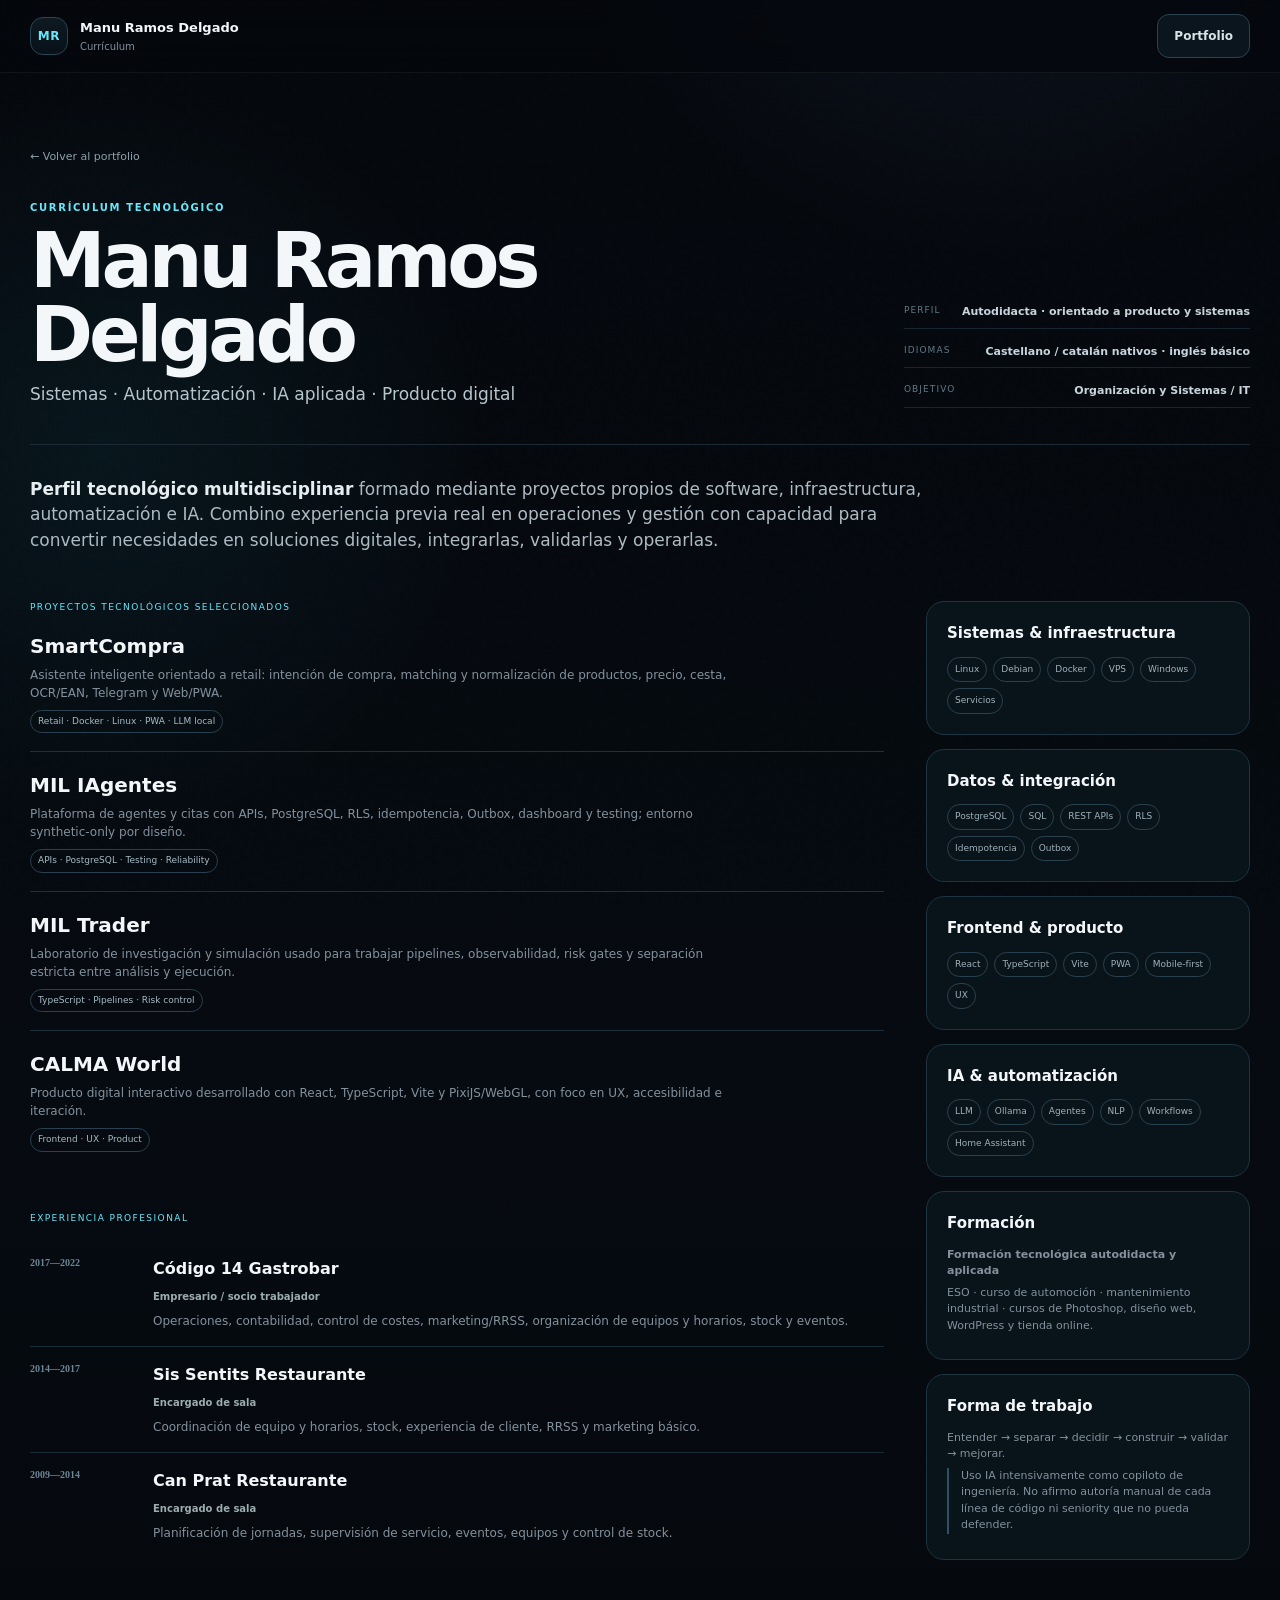
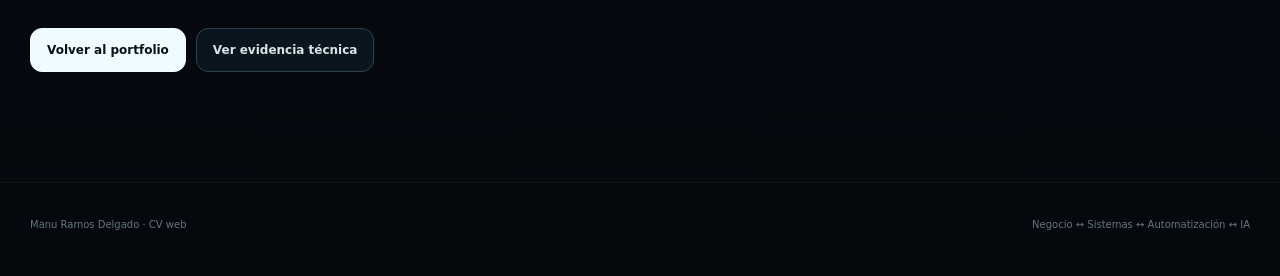
==== cv.html @ 84ef9393 "Align CV web with portfolio V2" ====
<!doctype html>
<html lang="es">
<head>
<meta charset="utf-8">
<meta name="viewport" content="width=device-width,initial-scale=1">
<meta name="description" content="Currículum de Manu Ramos Delgado - Sistemas, automatización e IA aplicada.">
<title>CV · Manu Ramos Delgado</title>
<link rel="stylesheet" href="styles-v2.css">
<style>
.cv-page{padding:70px 0 110px}.cv-back{display:inline-flex;gap:8px;align-items:center;color:#8ea0ab;text-decoration:none;font-size:11px;margin-bottom:34px}.cv-back:hover{color:#fff}
.cv-hero{display:grid;grid-template-columns:1fr .42fr;gap:50px;align-items:end;border-bottom:1px solid var(--line);padding-bottom:36px}.cv-hero h1{font-size:clamp(46px,6vw,76px);line-height:.98;letter-spacing:-.055em;margin:9px 0 10px}.cv-role{font-size:17px;color:#b7c5cc}.cv-meta{display:grid;gap:8px}.cv-meta div{display:flex;justify-content:space-between;gap:16px;border-bottom:1px solid #172530;padding:7px 0}.cv-meta span{font-size:9px;text-transform:uppercase;letter-spacing:.12em;color:#627985}.cv-meta b{font-size:11px;font-weight:700;color:#c9d5dc;text-align:right}
.cv-summary{max-width:900px;font-size:17px;color:#aebbc3;margin:32px 0 48px}.cv-summary strong{color:#e6eef2}
.cv-layout{display:grid;grid-template-columns:1.45fr .55fr;gap:42px}.cv-section{margin-bottom:42px}.cv-section-title{font-size:9px;letter-spacing:.16em;color:var(--cyan);text-transform:uppercase;margin-bottom:16px}
.cv-project{border-top:1px solid #1d303c;padding:18px 0}.cv-project:first-of-type{border-top:0;padding-top:0}.cv-project h3{font-size:20px;margin:0 0 5px}.cv-project p{font-size:12px;color:var(--muted);margin:0;max-width:720px}.cv-project .proof{display:inline-block;margin-top:8px;font-size:9px;color:#a7bbc5;border:1px solid #29414e;border-radius:999px;padding:4px 7px}
.cv-job{display:grid;grid-template-columns:105px 1fr;gap:18px;padding:16px 0;border-top:1px solid #1b2b36}.cv-job:first-of-type{border-top:0}.cv-job time{font:700 10px ui-monospace,Consolas;color:#6c8795}.cv-job h3{font-size:16px;margin:0 0 2px}.cv-job b{font-size:10px;color:#9cadaf}.cv-job p{font-size:12px;color:var(--muted);margin:5px 0 0}
.cv-side-card{border:1px solid #1f3441;background:#09131a;border-radius:18px;padding:20px;margin-bottom:14px}.cv-side-card h3{font-size:15px;margin:0 0 12px}.cv-tags{display:flex;flex-wrap:wrap;gap:6px}.cv-tags span{font-size:9px;border:1px solid #29414e;border-radius:999px;padding:5px 7px;color:#9fb1bb}.cv-side-card p{font-size:11px;color:var(--muted);margin:5px 0}.cv-note{font-size:10px;color:#70828d;border-left:2px solid #315162;padding-left:12px;margin-top:18px}
.cv-actions{display:flex;gap:10px;margin-top:28px}
@media(max-width:820px){.cv-hero,.cv-layout{grid-template-columns:1fr}.cv-meta{max-width:480px}.cv-layout{gap:10px}.cv-side{display:grid;grid-template-columns:repeat(2,1fr);gap:12px}.cv-side-card{margin:0}}
@media(max-width:560px){.cv-page{padding-top:42px}.cv-side{grid-template-columns:1fr}.cv-job{grid-template-columns:1fr;gap:5px}.cv-hero h1{font-size:45px}.cv-actions{display:grid}.cv-actions a{width:100%}}
@media print{body{background:#fff;color:#101820}.noise,.topbar,.cv-back,.cv-actions,.footer-v2{display:none!important}.cv-page{padding:0}.wrap{width:100%;max-width:none}.cv-hero{border-color:#ccd6dc}.cv-role,.cv-summary,.cv-project p,.cv-job p,.cv-side-card p,.cv-note{color:#42515a}.cv-meta div,.cv-project,.cv-job{border-color:#dbe3e7}.cv-meta span,.cv-job time,.cv-section-title{color:#3a6876}.cv-meta b,.cv-side-card h3,.cv-project h3,.cv-job h3{color:#111}.cv-side-card{background:#fff;border-color:#d6e0e5}.cv-tags span,.cv-project .proof{border-color:#ccd8de;color:#344850}@page{size:A4;margin:12mm}}
</style>
</head>
<body>
<div class="noise" aria-hidden="true"></div>
<header class="topbar">
  <div class="wrap topbar-inner">
    <a href="index.html" class="identity"><span class="monogram">MR</span><span><b>Manu Ramos Delgado</b><small>Currículum</small></span></a>
    <a class="button-quiet" href="index.html">Portfolio</a>
  </div>
</header>

<main class="cv-page">
<div class="wrap">
<a class="cv-back" href="index.html">← Volver al portfolio</a>

<section class="cv-hero">
  <div>
    <div class="overline">CURRÍCULUM TECNOLÓGICO</div>
    <h1>Manu Ramos Delgado</h1>
    <div class="cv-role">Sistemas · Automatización · IA aplicada · Producto digital</div>
  </div>
  <div class="cv-meta">
    <div><span>Perfil</span><b>Autodidacta · orientado a producto y sistemas</b></div>
    <div><span>Idiomas</span><b>Castellano / catalán nativos · inglés básico</b></div>
    <div><span>Objetivo</span><b>Organización y Sistemas / IT</b></div>
  </div>
</section>

<p class="cv-summary"><strong>Perfil tecnológico multidisciplinar</strong> formado mediante proyectos propios de software, infraestructura, automatización e IA. Combino experiencia previa real en operaciones y gestión con capacidad para convertir necesidades en soluciones digitales, integrarlas, validarlas y operarlas.</p>

<div class="cv-layout">
  <div>
    <section class="cv-section">
      <div class="cv-section-title">Proyectos tecnológicos seleccionados</div>

      <article class="cv-project">
        <h3>SmartCompra</h3>
        <p>Asistente inteligente orientado a retail: intención de compra, matching y normalización de productos, precio, cesta, OCR/EAN, Telegram y Web/PWA.</p>
        <span class="proof">Retail · Docker · Linux · PWA · LLM local</span>
      </article>

      <article class="cv-project">
        <h3>MIL IAgentes</h3>
        <p>Plataforma de agentes y citas con APIs, PostgreSQL, RLS, idempotencia, Outbox, dashboard y testing; entorno synthetic-only por diseño.</p>
        <span class="proof">APIs · PostgreSQL · Testing · Reliability</span>
      </article>

      <article class="cv-project">
        <h3>MIL Trader</h3>
        <p>Laboratorio de investigación y simulación usado para trabajar pipelines, observabilidad, risk gates y separación estricta entre análisis y ejecución.</p>
        <span class="proof">TypeScript · Pipelines · Risk control</span>
      </article>

      <article class="cv-project">
        <h3>CALMA World</h3>
        <p>Producto digital interactivo desarrollado con React, TypeScript, Vite y PixiJS/WebGL, con foco en UX, accesibilidad e iteración.</p>
        <span class="proof">Frontend · UX · Product</span>
      </article>
    </section>

    <section class="cv-section">
      <div class="cv-section-title">Experiencia profesional</div>
      <article class="cv-job"><time>2017—2022</time><div><h3>Código 14 Gastrobar</h3><b>Empresario / socio trabajador</b><p>Operaciones, contabilidad, control de costes, marketing/RRSS, organización de equipos y horarios, stock y eventos.</p></div></article>
      <article class="cv-job"><time>2014—2017</time><div><h3>Sis Sentits Restaurante</h3><b>Encargado de sala</b><p>Coordinación de equipo y horarios, stock, experiencia de cliente, RRSS y marketing básico.</p></div></article>
      <article class="cv-job"><time>2009—2014</time><div><h3>Can Prat Restaurante</h3><b>Encargado de sala</b><p>Planificación de jornadas, supervisión de servicio, eventos, equipos y control de stock.</p></div></article>
    </section>
  </div>

  <aside class="cv-side">
    <section class="cv-side-card">
      <h3>Sistemas & infraestructura</h3>
      <div class="cv-tags"><span>Linux</span><span>Debian</span><span>Docker</span><span>VPS</span><span>Windows</span><span>Servicios</span></div>
    </section>
    <section class="cv-side-card">
      <h3>Datos & integración</h3>
      <div class="cv-tags"><span>PostgreSQL</span><span>SQL</span><span>REST APIs</span><span>RLS</span><span>Idempotencia</span><span>Outbox</span></div>
    </section>
    <section class="cv-side-card">
      <h3>Frontend & producto</h3>
      <div class="cv-tags"><span>React</span><span>TypeScript</span><span>Vite</span><span>PWA</span><span>Mobile-first</span><span>UX</span></div>
    </section>
    <section class="cv-side-card">
      <h3>IA & automatización</h3>
      <div class="cv-tags"><span>LLM</span><span>Ollama</span><span>Agentes</span><span>NLP</span><span>Workflows</span><span>Home Assistant</span></div>
    </section>
    <section class="cv-side-card">
      <h3>Formación</h3>
      <p><b>Formación tecnológica autodidacta y aplicada</b></p>
      <p>ESO · curso de automoción · mantenimiento industrial · cursos de Photoshop, diseño web, WordPress y tienda online.</p>
    </section>
    <section class="cv-side-card">
      <h3>Forma de trabajo</h3>
      <p>Entender → separar → decidir → construir → validar → mejorar.</p>
      <p class="cv-note">Uso IA intensivamente como copiloto de ingeniería. No afirmo autoría manual de cada línea de código ni seniority que no pueda defender.</p>
    </section>
  </aside>
</div>

<div class="cv-actions">
  <a class="button-main" href="index.html">Volver al portfolio</a>
  <a class="button-quiet" href="dashboard.html">Ver evidencia técnica</a>
</div>
</div>
</main>

<footer class="footer-v2"><div class="wrap"><span>Manu Ramos Delgado · CV web</span><span>Negocio ↔ Sistemas ↔ Automatización ↔ IA</span></div></footer>
</body>
</html>
---- styles-v2.css ----
:root{
  --bg:#05080d;--bg2:#080d14;--panel:#0b121b;--panel2:#0f1822;--line:#1d2a36;
  --text:#f4f7f9;--soft:#c7d0d7;--muted:#83919d;--cyan:#67e8f9;--blue:#8fa7ff;
  --lime:#b7ff8a;--amber:#ffd27b;--red:#ff9aa8;--max:1220px;--shadow:0 28px 90px rgba(0,0,0,.36)
}
*{box-sizing:border-box}html{scroll-behavior:smooth;color-scheme:dark}body{margin:0;background:
radial-gradient(circle at 78% -10%,rgba(81,105,170,.14),transparent 28rem),
radial-gradient(circle at 8% 24%,rgba(43,195,219,.07),transparent 24rem),
linear-gradient(180deg,var(--bg),#060b11 58%,var(--bg));color:var(--text);
font-family:Inter,ui-sans-serif,system-ui,-apple-system,BlinkMacSystemFont,"Segoe UI",sans-serif;line-height:1.5;overflow-x:hidden}
body.modal-open{overflow:hidden}
a{color:inherit}button{font:inherit;color:inherit}.wrap{width:min(var(--max),calc(100% - 38px));margin:auto}.noise{position:fixed;inset:0;z-index:-1;opacity:.035;pointer-events:none;background-image:url("data:image/svg+xml,%3Csvg viewBox='0 0 180 180' xmlns='http://www.w3.org/2000/svg'%3E%3Cfilter id='n'%3E%3CfeTurbulence type='fractalNoise' baseFrequency='.9' numOctaves='2' stitchTiles='stitch'/%3E%3C/filter%3E%3Crect width='100%25' height='100%25' filter='url(%23n)' opacity='.35'/%3E%3C/svg%3E")}

.topbar{position:sticky;top:0;z-index:40;background:rgba(5,8,13,.74);backdrop-filter:blur(18px);border-bottom:1px solid rgba(255,255,255,.055)}
.topbar-inner{min-height:72px;display:flex;align-items:center;justify-content:space-between;gap:20px}.identity{display:flex;align-items:center;gap:12px;text-decoration:none}
.monogram{width:38px;height:38px;border-radius:13px;border:1px solid #294555;background:linear-gradient(180deg,#0e1921,#081118);display:grid;place-items:center;color:var(--cyan);font-weight:900;font-size:12px;letter-spacing:.05em}
.identity b{display:block;font-size:13px}.identity small{display:block;font-size:10px;color:var(--muted);margin-top:2px}.desktop-nav{display:flex;gap:22px}.desktop-nav a{text-decoration:none;color:#96a4af;font-size:12px}.desktop-nav a:hover{color:var(--text)}
.recruiter-btn{border:1px solid #2e4d5d;background:#0c161f;border-radius:12px;padding:10px 13px;font-size:11px;font-weight:800;cursor:pointer;display:flex;gap:8px;align-items:center}.recruiter-btn span{width:7px;height:7px;border-radius:50%;background:var(--lime);box-shadow:0 0 14px rgba(183,255,138,.7)}

.hero-v2{padding:84px 0 74px;min-height:calc(100vh - 72px);display:flex;align-items:center}.hero-v2-grid{display:grid;grid-template-columns:1.04fr .96fr;gap:58px;align-items:center}.overline,.section-title-v2>span,.thinking-copy>span,.career-intro>span,.final-overline{font-size:10px;letter-spacing:.17em;text-transform:uppercase;color:var(--cyan);font-weight:800}
.hero-copy-v2 h1{font-size:clamp(52px,6.4vw,86px);line-height:.97;letter-spacing:-.058em;margin:14px 0 24px;max-width:850px}.hero-copy-v2 h1 em{font-style:normal;background:linear-gradient(90deg,#fff 0%,#b8e7ed 40%,#9db5ff 78%);-webkit-background-clip:text;color:transparent}
.hero-intro{max-width:720px;color:#b7c1c8;font-size:18px}.hero-intro strong{color:#e7edf1;font-weight:700}.hero-actions-v2,.final-actions{display:flex;gap:10px;flex-wrap:wrap;margin-top:28px}
.button-main,.button-quiet{display:inline-flex;align-items:center;justify-content:center;text-decoration:none;border-radius:12px;padding:12px 16px;font-size:12px;font-weight:800;border:1px solid #2b4351;cursor:pointer}.button-main{background:#eefcff;color:#081017;border-color:#eefcff}.button-main:hover{box-shadow:0 14px 35px rgba(103,232,249,.12);transform:translateY(-1px)}.button-quiet{background:#0b151d;color:#d9e4e9}.button-quiet:hover{border-color:#486779}
.signature{margin-top:48px;padding-left:14px;border-left:2px solid #2a4857}.signature span{display:block;color:#748793;font-size:9px;letter-spacing:.11em}.signature strong{display:block;font-size:15px;margin-top:4px}

.constellation{position:relative;aspect-ratio:1/1;max-width:600px;margin:auto}.constellation-lines{position:absolute;inset:0;width:100%;height:100%}.constellation-lines line,.constellation-lines circle{stroke:#243847;stroke-width:1;fill:none;stroke-dasharray:5 8}.core-node,.orbit-node{position:absolute;border:1px solid #2b4351;background:rgba(10,18,26,.9);box-shadow:var(--shadow);cursor:pointer;transition:.25s transform,.25s border-color,.25s background}.core-node{left:50%;top:50%;width:160px;height:160px;border-radius:50%;transform:translate(-50%,-50%);display:flex;flex-direction:column;align-items:center;justify-content:center;z-index:4;background:radial-gradient(circle at 40% 30%,rgba(103,232,249,.13),transparent 60%),#0a141c;border-color:#3d6274}.core-node:hover{transform:translate(-50%,-50%) scale(1.035)}.core-node small{font-size:9px;letter-spacing:.18em;color:#6c8e9e}.core-node b{font-size:32px;letter-spacing:-.03em}.core-node em{font-style:normal;font-size:10px;color:#8294a0}.core-ring{position:absolute;inset:-12px;border:1px solid rgba(103,232,249,.15);border-radius:50%;animation:pulseRing 3.8s ease-in-out infinite}
.orbit-node{width:122px;height:58px;border-radius:15px;display:flex;align-items:center;gap:8px;justify-content:center}.orbit-node small{font-size:9px;color:#5f7683}.orbit-node b{font-size:10px;letter-spacing:.08em}.orbit-node:hover,.orbit-node.active{border-color:#5c8ba1;background:#0e1a23;transform:translateY(-2px)}.node-business{top:4%;left:50%;transform:translateX(-50%)}.node-business:hover,.node-business.active{transform:translateX(-50%) translateY(-2px)}.node-systems{top:31%;right:1%}.node-ai{right:9%;bottom:10%}.node-product{left:9%;bottom:10%}.node-auto{top:31%;left:1%}
.focus-card{position:absolute;left:50%;bottom:-18px;transform:translateX(-50%);width:min(360px,72%);padding:16px 18px;border:1px solid #223847;border-radius:15px;background:rgba(8,15,22,.95);box-shadow:0 18px 60px rgba(0,0,0,.34);z-index:5}.focus-kicker{font-size:9px;text-transform:uppercase;letter-spacing:.14em;color:var(--cyan)}.focus-card h2{font-size:14px;line-height:1.25;margin:5px 0 5px}.focus-card p{font-size:10px;line-height:1.45;color:var(--muted);margin:0}
@keyframes pulseRing{0%,100%{transform:scale(.98);opacity:.55}50%{transform:scale(1.05);opacity:1}}

.signal-strip{border-top:1px solid rgba(255,255,255,.05);border-bottom:1px solid rgba(255,255,255,.05);background:rgba(9,14,20,.72)}.signal-grid{display:grid;grid-template-columns:repeat(4,1fr)}.signal-grid>div{padding:20px 22px;border-right:1px solid rgba(255,255,255,.05)}.signal-grid>div:last-child{border-right:0}.signal-grid b{display:block;font-size:10px;letter-spacing:.12em;color:#d7e0e5}.signal-grid span{display:block;font-size:10px;color:#758692;margin-top:4px}

.section-v2{padding:110px 0}.darker{background:linear-gradient(180deg,#070b10,#05090e);border-top:1px solid rgba(255,255,255,.04);border-bottom:1px solid rgba(255,255,255,.04)}
.section-title-v2{margin-bottom:40px}.section-title-v2 h2{font-size:clamp(38px,4.6vw,58px);line-height:1.04;letter-spacing:-.045em;margin:8px 0 0;max-width:950px}.section-title-v2 h2 em{font-style:normal;color:#9bb0bd}.split-title{display:flex;justify-content:space-between;gap:40px;align-items:end}.split-title p{max-width:470px;color:var(--muted);margin:0 0 6px}

.impact-grid{display:grid;grid-template-columns:repeat(12,1fr);gap:14px}.impact-card{grid-column:span 4;min-height:250px;border:1px solid #1e303d;border-radius:22px;padding:24px;background:linear-gradient(180deg,#0b141d,#081018);display:flex;flex-direction:column;justify-content:space-between;overflow:hidden;position:relative}.impact-card.big-card{grid-column:span 6}.impact-card:after{content:"";position:absolute;width:150px;height:150px;border:1px solid rgba(103,232,249,.06);border-radius:50%;right:-68px;bottom:-68px}.impact-icon{font:800 22px ui-monospace,Consolas;color:var(--cyan)}.card-index{font-size:9px;letter-spacing:.13em;color:#5e7481}.impact-card h3{font-size:23px;line-height:1.12;letter-spacing:-.025em;margin:7px 0 8px}.impact-card p{font-size:13px;color:var(--muted);margin:0}

.cap-map{display:grid;grid-template-columns:repeat(3,1fr);gap:14px}.cap-map article{padding:24px;border:1px solid #20323f;border-radius:20px;background:#09121a;min-height:240px;display:flex;flex-direction:column}.cap-code{font:800 10px ui-monospace,Consolas;color:var(--cyan);letter-spacing:.14em}.cap-map h3{font-size:22px;margin:22px 0 8px}.cap-map p{font-size:13px;color:var(--muted);margin:0 0 20px}.cap-map article>div:last-child{display:flex;flex-wrap:wrap;gap:6px;margin-top:auto}.cap-map article>div:last-child span{font-size:9px;color:#94a6b1;border:1px solid #253b48;border-radius:999px;padding:5px 7px}

.thinking-section{background:radial-gradient(circle at 30% 30%,rgba(103,232,249,.05),transparent 28rem)}.thinking-layout{display:grid;grid-template-columns:.85fr 1.15fr;gap:70px;align-items:start}.thinking-copy{position:sticky;top:118px}.thinking-copy h2{font-size:clamp(36px,4.5vw,58px);line-height:1.04;letter-spacing:-.047em;margin:8px 0 14px}.thinking-copy h2 em{font-style:normal;color:#9bb5c0}.thinking-copy p{font-size:15px;color:var(--muted);max-width:520px}
.thinking-rail{position:relative}.thinking-rail:before{content:"";position:absolute;left:22px;top:26px;bottom:26px;width:1px;background:#213642}.rail-step{display:grid;grid-template-columns:46px 145px 1fr;gap:10px;align-items:center;padding:20px 0;position:relative}.rail-step span{z-index:1;width:44px;height:44px;border:1px solid #2a4352;border-radius:50%;display:grid;place-items:center;background:#071018;font:700 10px ui-monospace,Consolas;color:#7290a0}.rail-step.active span{border-color:#67e8f9;color:#d9fbff;box-shadow:0 0 24px rgba(103,232,249,.12)}.rail-step b{font-size:12px;letter-spacing:.1em}.rail-step p{font-size:12px;color:var(--muted);margin:0}

.evidence-grid{display:grid;grid-template-columns:repeat(2,1fr);gap:14px}.evidence-card{min-height:230px;border:1px solid #213542;border-radius:22px;padding:25px;background:#0a131b;text-decoration:none;display:flex;flex-direction:column;transition:.2s transform,.2s border-color}.evidence-card:hover{transform:translateY(-3px);border-color:#3b6072}.featured-evidence{background:radial-gradient(circle at 100% 0,rgba(183,255,138,.08),transparent 19rem),#0a141b;border-color:#2a463c}.evidence-label{font-size:9px;letter-spacing:.14em;color:#698492}.evidence-card h3{font-size:27px;letter-spacing:-.03em;margin:10px 0 8px}.evidence-card p{font-size:13px;color:var(--muted);max-width:560px}.evidence-card p strong{color:#dfe8ed}.evidence-card>span{font-size:11px;color:var(--cyan);font-weight:800;margin-top:auto}

.career-layout{display:grid;grid-template-columns:.8fr 1.2fr;gap:70px}.career-intro{position:sticky;top:118px}.career-intro h2{font-size:clamp(36px,4.5vw,58px);line-height:1.03;letter-spacing:-.045em;margin:8px 0 14px}.career-intro p{color:var(--muted);font-size:15px}.career-flow{display:grid;gap:10px}.career-flow article{display:grid;grid-template-columns:120px 1fr;gap:18px;padding:20px;border-left:2px solid #264351;background:#0a131a;border-radius:0 16px 16px 0}.career-flow time{font:800 10px ui-monospace,Consolas;color:#6e8b99}.career-flow h3{margin:0;font-size:17px}.career-flow b{display:block;font-size:11px;color:#9db0ba;margin:3px 0 5px}.career-flow p{font-size:12px;color:var(--muted);margin:0}.career-now{border-left-color:var(--lime)!important;background:radial-gradient(circle at 100% 0,rgba(183,255,138,.05),transparent 15rem),#0a141a!important}.career-now time{color:var(--lime)!important}

.final-statement{padding:135px 0}.final-inner{display:grid;grid-template-columns:120px 1fr;gap:32px}.final-number{font:700 74px ui-monospace,Consolas;color:#172734;line-height:1}.final-inner h2{font-size:clamp(44px,5.6vw,76px);line-height:.98;letter-spacing:-.055em;margin:10px 0 8px}.final-inner h3{font-size:clamp(24px,3vw,38px);font-weight:500;color:#9eb1bc;line-height:1.14;letter-spacing:-.035em;margin:0;max-width:920px}.final-inner p{color:var(--muted);font-size:14px;max-width:780px;margin-top:18px}
.footer-v2{border-top:1px solid rgba(255,255,255,.05);padding:34px 0 44px;color:#657681;font-size:10px}.footer-v2 .wrap{display:flex;justify-content:space-between;gap:20px}

.recruiter-overlay{position:fixed;inset:0;background:rgba(2,5,8,.78);backdrop-filter:blur(12px);z-index:90;display:grid;place-items:center;padding:20px;opacity:0;pointer-events:none;transition:.2s opacity}.recruiter-overlay.open{opacity:1;pointer-events:auto}.recruiter-panel{width:min(860px,100%);max-height:min(88vh,860px);overflow:auto;background:#09121a;border:1px solid #294656;border-radius:26px;box-shadow:0 40px 120px rgba(0,0,0,.55);padding:34px;position:relative;transform:translateY(12px) scale(.985);transition:.22s transform}.recruiter-overlay.open .recruiter-panel{transform:none}.recruiter-close{position:absolute;right:18px;top:16px;border:0;background:transparent;font-size:28px;color:#79909e;cursor:pointer}.recruiter-header{padding-right:40px}.recruiter-header>span,.recruiter-content section>span{font-size:9px;letter-spacing:.14em;color:var(--cyan)}.recruiter-header h2{font-size:40px;letter-spacing:-.04em;margin:6px 0 3px}.recruiter-header p{color:#98aab5;margin:0}.recruiter-content{display:grid;grid-template-columns:repeat(2,1fr);gap:12px;margin-top:26px}.recruiter-content section{border:1px solid #203541;border-radius:16px;padding:18px;background:#0b151d}.recruiter-content h3{font-size:18px;margin:7px 0}.recruiter-content p{font-size:12px;color:var(--muted);margin:7px 0 0}.quick-tags{display:flex;flex-wrap:wrap;gap:6px;margin-top:10px}.quick-tags b{font-size:9px;border:1px solid #2a4351;border-radius:999px;padding:6px 8px;color:#a8bac4}.recruiter-actions{display:flex;gap:10px;margin-top:24px}

.reveal{opacity:0;transform:translateY(18px);transition:opacity .6s ease,transform .6s ease}.reveal.visible{opacity:1;transform:none}

@media(max-width:1020px){
  .desktop-nav{display:none}.hero-v2-grid{grid-template-columns:1fr}.constellation{width:min(600px,100%);margin-top:30px}.signal-grid{grid-template-columns:repeat(2,1fr)}.signal-grid>div:nth-child(2){border-right:0}.signal-grid>div:nth-child(-n+2){border-bottom:1px solid rgba(255,255,255,.05)}
  .impact-card,.impact-card.big-card{grid-column:span 6}.cap-map{grid-template-columns:repeat(2,1fr)}.thinking-layout,.career-layout{grid-template-columns:1fr;gap:32px}.thinking-copy,.career-intro{position:static}.split-title{display:block}.split-title p{margin-top:12px}.final-inner{grid-template-columns:80px 1fr}
}
@media(max-width:720px){
  .wrap{width:min(var(--max),calc(100% - 26px))}.topbar-inner{min-height:64px}.identity small{display:none}.recruiter-btn{padding:9px 10px;font-size:10px}.hero-v2{padding:56px 0 44px}.hero-copy-v2 h1{font-size:46px}.hero-intro{font-size:16px}.signature{margin-top:35px}
  .constellation{aspect-ratio:1/1.08}.core-node{width:130px;height:130px}.core-node b{font-size:26px}.orbit-node{width:105px;height:52px}.node-systems{right:-2%}.node-auto{left:-2%}.focus-card{bottom:-30px;width:78%}
  .section-v2{padding:78px 0}.section-title-v2 h2{font-size:38px}.impact-grid{grid-template-columns:1fr}.impact-card,.impact-card.big-card{grid-column:auto;min-height:220px}.cap-map,.evidence-grid{grid-template-columns:1fr}.rail-step{grid-template-columns:46px 1fr}.rail-step p{grid-column:2}.career-flow article{grid-template-columns:1fr;gap:6px}
  .final-inner{grid-template-columns:1fr}.final-number{font-size:46px}.final-inner h2{font-size:46px}.recruiter-content{grid-template-columns:1fr}.recruiter-panel{padding:26px 20px}.recruiter-header h2{font-size:32px}.footer-v2 .wrap{flex-direction:column}
}
@media(max-width:500px){
  .hero-copy-v2 h1{font-size:41px}.button-main,.button-quiet{width:100%}.hero-actions-v2,.final-actions{display:grid}.signal-grid{grid-template-columns:1fr}.signal-grid>div{border-right:0!important;border-bottom:1px solid rgba(255,255,255,.05)}.signal-grid>div:last-child{border-bottom:0}.constellation{margin-top:14px}.orbit-node{width:96px}.orbit-node b{font-size:9px}.focus-card{width:84%}
}
@media(prefers-reduced-motion:reduce){html{scroll-behavior:auto}.core-ring{animation:none}.reveal{opacity:1;transform:none;transition:none}.button-main:hover,.evidence-card:hover{transform:none}}

html,body{max-width:100%;overflow-x:hidden}
.hero-v2-grid>*{min-width:0}.hero-copy-v2{min-width:0}
.hero-copy-v2 h1{overflow-wrap:normal;word-break:normal}
.constellation{width:100%}
.focus-card{width:340px;max-width:72%}
@media(max-width:720px){
  .recruiter-btn{font-size:0;width:42px;height:38px;justify-content:center;padding:0}
  .recruiter-btn:after{content:"60s";font-size:10px;font-weight:900}
  .recruiter-btn span{width:6px;height:6px}
  .hero-copy-v2 h1{font-size:42px;line-height:1.01;letter-spacing:-.052em}
  .hero-v2-grid{width:100%}
  .constellation{width:100%;max-width:500px}
  .focus-card{width:320px;max-width:84%}
}
@media(max-width:420px){
  .hero-copy-v2 h1{font-size:38px;letter-spacing:-.045em}
  .overline{font-size:9px;letter-spacing:.12em}
  .hero-intro{font-size:15px}
  .identity b{font-size:12px}
  .monogram{width:34px;height:34px}
  .orbit-node{width:90px;height:48px}
  .node-systems{right:0}.node-auto{left:0}.node-ai{right:8%}.node-product{left:8%}
  .focus-card{width:300px;max-width:88%;bottom:-34px}
}


@media(max-width:720px){
  .hero-v2-grid{width:min(var(--max),calc(100% - 26px));margin-inline:auto}
  .hero-copy-v2{width:100%}
  .hero-copy-v2 h1,.hero-intro,.overline{max-width:100%}
}


@media(max-width:720px){
  .hero-v2-grid{display:block!important;width:calc(100vw - 26px)!important;max-width:none!important;margin:0 auto!important}
  .hero-copy-v2{display:block!important;width:100%!important;max-width:100%!important;min-width:0!important}
  .hero-copy-v2 h1{display:block;width:100%!important;max-width:100%!important;white-space:normal!important;font-size:38px!important;line-height:1.02!important;letter-spacing:-.04em!important}
  .hero-intro,.overline,.signature{width:100%!important;max-width:100%!important}
  .constellation{display:block;width:100%!important;max-width:100%!important;margin:70px auto 20px!important}
}
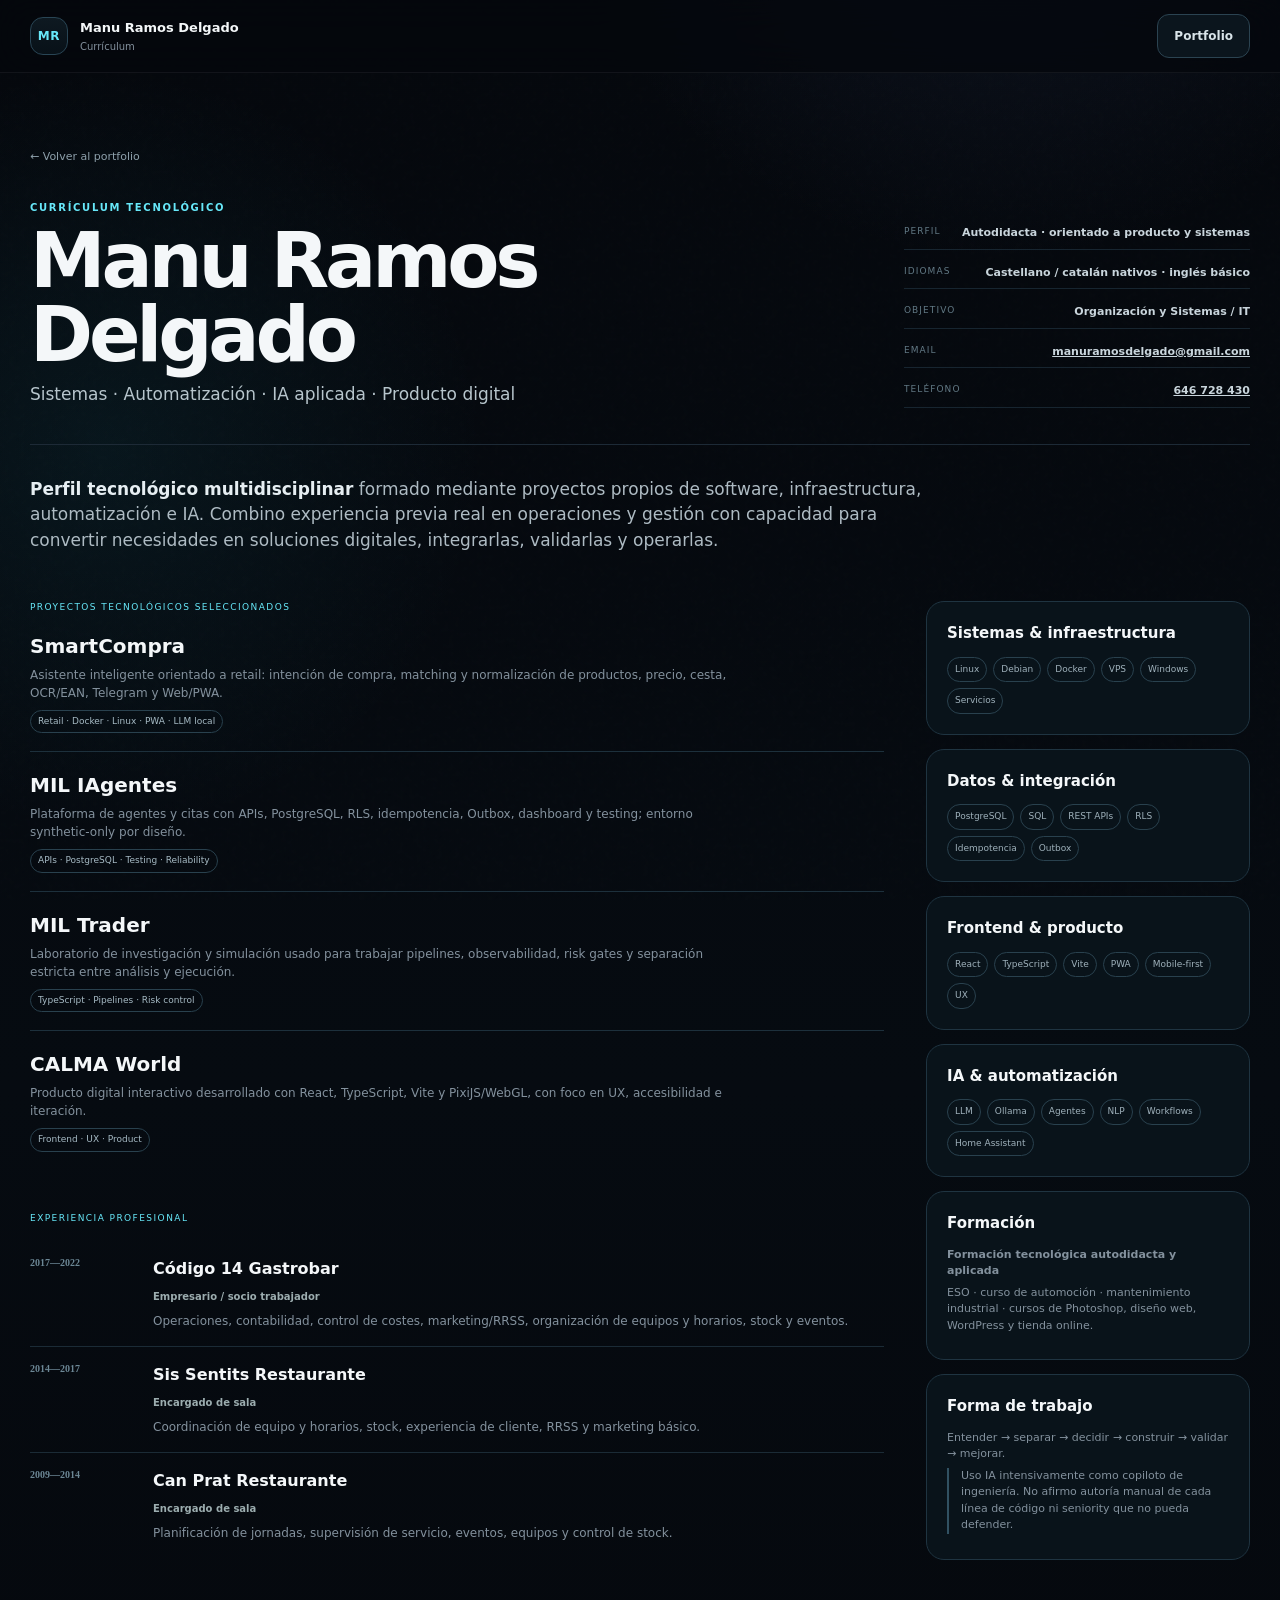
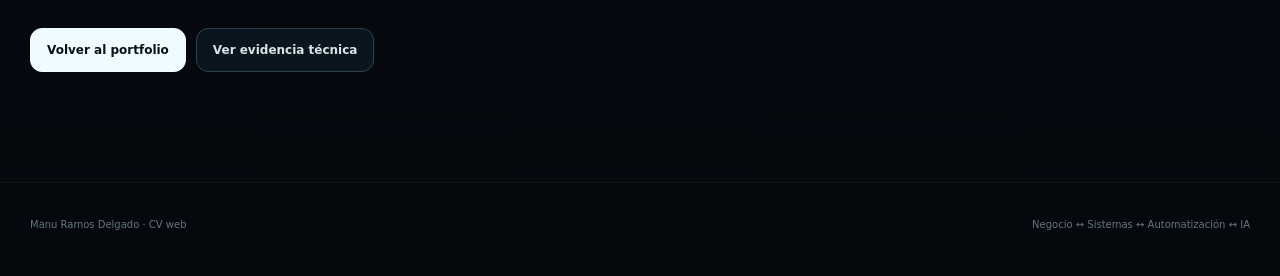
==== commit 5bed2d81: "Add public contact details and stage premium portfolio assistant" ====
--- a/cv.html
+++ b/cv.html
@@ -43,6 +43,8 @@
     <div><span>Perfil</span><b>Autodidacta · orientado a producto y sistemas</b></div>
     <div><span>Idiomas</span><b>Castellano / catalán nativos · inglés básico</b></div>
     <div><span>Objetivo</span><b>Organización y Sistemas / IT</b></div>
+    <div><span>Email</span><b><a href="mailto:manuramosdelgado@gmail.com">manuramosdelgado@gmail.com</a></b></div>
+    <div><span>Teléfono</span><b><a href="tel:646728430">646 728 430</a></b></div>
   </div>
 </section>
 
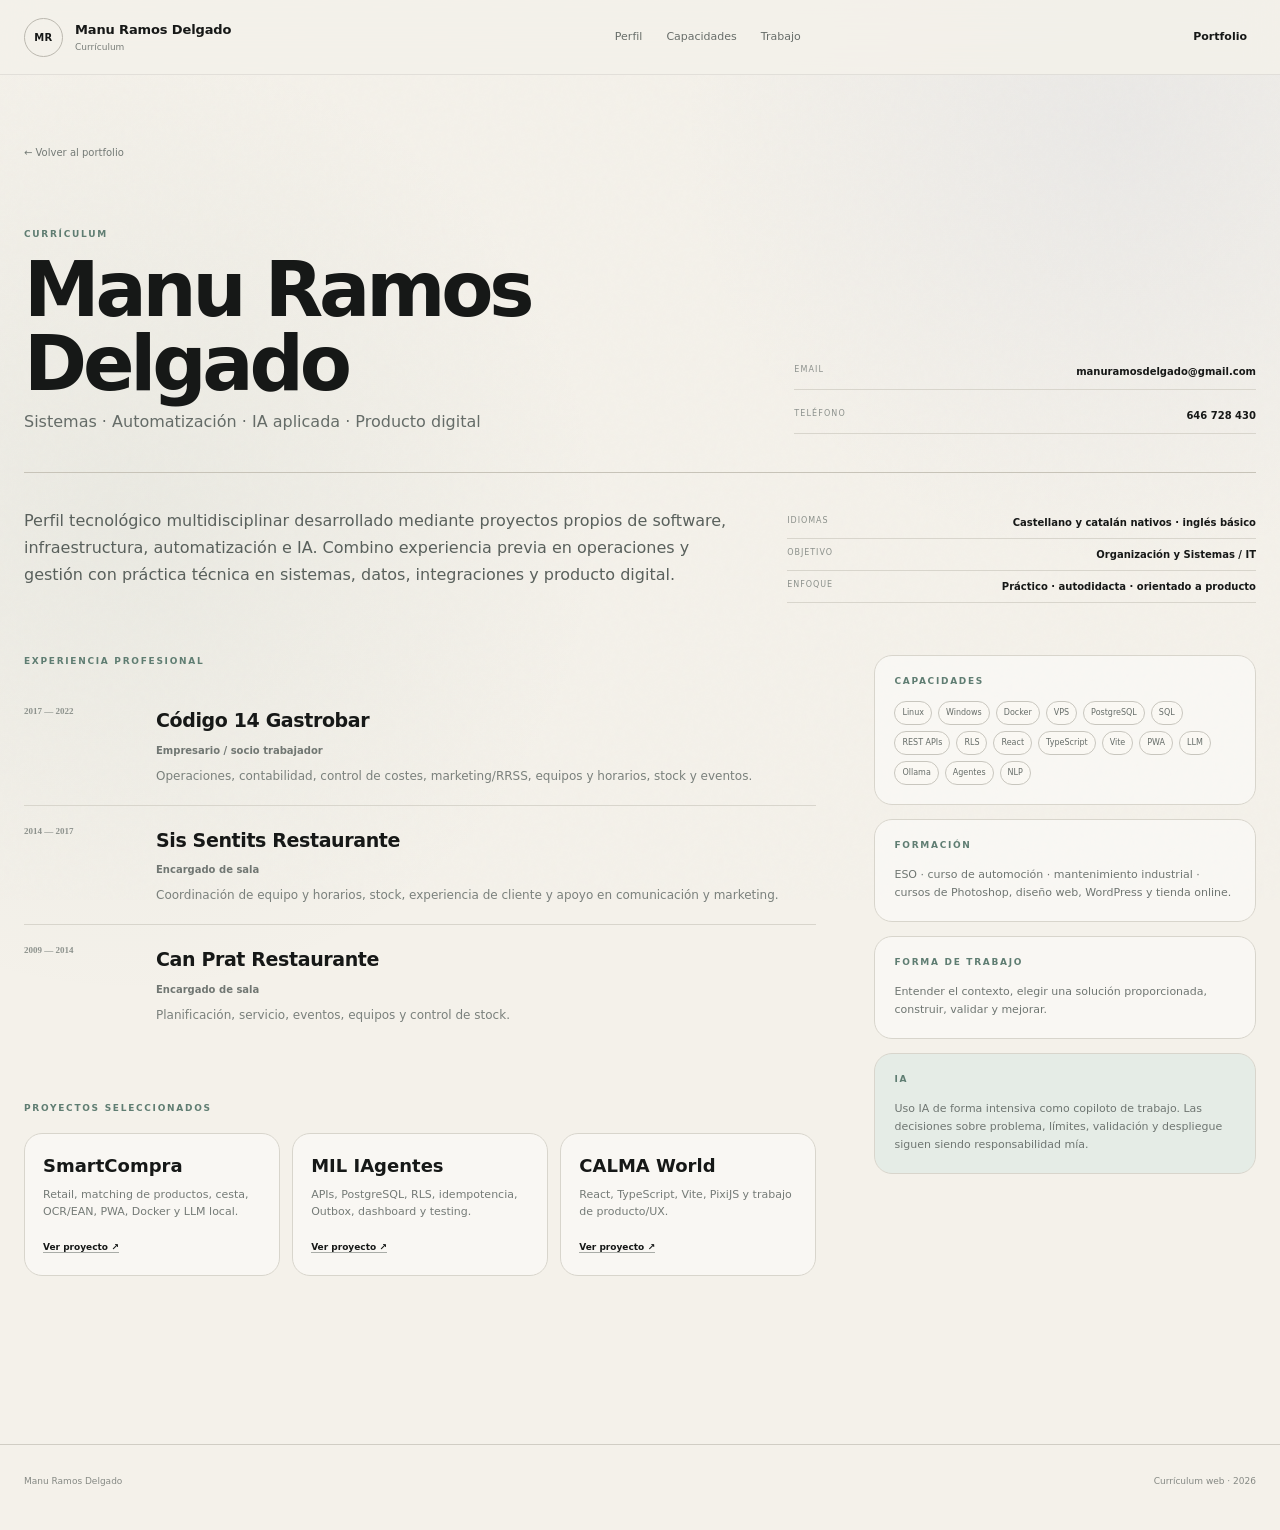
==== commit 7410e8f5: "Refine portfolio tone, unify light UI and restore motion" ====
--- a/cv.html
+++ b/cv.html
@@ -3,128 +3,118 @@
 <head>
 <meta charset="utf-8">
 <meta name="viewport" content="width=device-width,initial-scale=1">
-<meta name="description" content="Currículum de Manu Ramos Delgado - Sistemas, automatización e IA aplicada.">
-<title>CV · Manu Ramos Delgado</title>
-<link rel="stylesheet" href="styles-v2.css">
-<style>
-.cv-page{padding:70px 0 110px}.cv-back{display:inline-flex;gap:8px;align-items:center;color:#8ea0ab;text-decoration:none;font-size:11px;margin-bottom:34px}.cv-back:hover{color:#fff}
-.cv-hero{display:grid;grid-template-columns:1fr .42fr;gap:50px;align-items:end;border-bottom:1px solid var(--line);padding-bottom:36px}.cv-hero h1{font-size:clamp(46px,6vw,76px);line-height:.98;letter-spacing:-.055em;margin:9px 0 10px}.cv-role{font-size:17px;color:#b7c5cc}.cv-meta{display:grid;gap:8px}.cv-meta div{display:flex;justify-content:space-between;gap:16px;border-bottom:1px solid #172530;padding:7px 0}.cv-meta span{font-size:9px;text-transform:uppercase;letter-spacing:.12em;color:#627985}.cv-meta b{font-size:11px;font-weight:700;color:#c9d5dc;text-align:right}
-.cv-summary{max-width:900px;font-size:17px;color:#aebbc3;margin:32px 0 48px}.cv-summary strong{color:#e6eef2}
-.cv-layout{display:grid;grid-template-columns:1.45fr .55fr;gap:42px}.cv-section{margin-bottom:42px}.cv-section-title{font-size:9px;letter-spacing:.16em;color:var(--cyan);text-transform:uppercase;margin-bottom:16px}
-.cv-project{border-top:1px solid #1d303c;padding:18px 0}.cv-project:first-of-type{border-top:0;padding-top:0}.cv-project h3{font-size:20px;margin:0 0 5px}.cv-project p{font-size:12px;color:var(--muted);margin:0;max-width:720px}.cv-project .proof{display:inline-block;margin-top:8px;font-size:9px;color:#a7bbc5;border:1px solid #29414e;border-radius:999px;padding:4px 7px}
-.cv-job{display:grid;grid-template-columns:105px 1fr;gap:18px;padding:16px 0;border-top:1px solid #1b2b36}.cv-job:first-of-type{border-top:0}.cv-job time{font:700 10px ui-monospace,Consolas;color:#6c8795}.cv-job h3{font-size:16px;margin:0 0 2px}.cv-job b{font-size:10px;color:#9cadaf}.cv-job p{font-size:12px;color:var(--muted);margin:5px 0 0}
-.cv-side-card{border:1px solid #1f3441;background:#09131a;border-radius:18px;padding:20px;margin-bottom:14px}.cv-side-card h3{font-size:15px;margin:0 0 12px}.cv-tags{display:flex;flex-wrap:wrap;gap:6px}.cv-tags span{font-size:9px;border:1px solid #29414e;border-radius:999px;padding:5px 7px;color:#9fb1bb}.cv-side-card p{font-size:11px;color:var(--muted);margin:5px 0}.cv-note{font-size:10px;color:#70828d;border-left:2px solid #315162;padding-left:12px;margin-top:18px}
-.cv-actions{display:flex;gap:10px;margin-top:28px}
-@media(max-width:820px){.cv-hero,.cv-layout{grid-template-columns:1fr}.cv-meta{max-width:480px}.cv-layout{gap:10px}.cv-side{display:grid;grid-template-columns:repeat(2,1fr);gap:12px}.cv-side-card{margin:0}}
-@media(max-width:560px){.cv-page{padding-top:42px}.cv-side{grid-template-columns:1fr}.cv-job{grid-template-columns:1fr;gap:5px}.cv-hero h1{font-size:45px}.cv-actions{display:grid}.cv-actions a{width:100%}}
-@media print{body{background:#fff;color:#101820}.noise,.topbar,.cv-back,.cv-actions,.footer-v2{display:none!important}.cv-page{padding:0}.wrap{width:100%;max-width:none}.cv-hero{border-color:#ccd6dc}.cv-role,.cv-summary,.cv-project p,.cv-job p,.cv-side-card p,.cv-note{color:#42515a}.cv-meta div,.cv-project,.cv-job{border-color:#dbe3e7}.cv-meta span,.cv-job time,.cv-section-title{color:#3a6876}.cv-meta b,.cv-side-card h3,.cv-project h3,.cv-job h3{color:#111}.cv-side-card{background:#fff;border-color:#d6e0e5}.cv-tags span,.cv-project .proof{border-color:#ccd8de;color:#344850}@page{size:A4;margin:12mm}}
-</style>
+<meta name="description" content="Currículum de Manu Ramos Delgado — sistemas, automatización e IA aplicada.">
+<title>Currículum · Manu Ramos Delgado</title>
+<link rel="icon" href="favicon.svg" type="image/svg+xml">
+<meta name="theme-color" content="#f4f1ea">
+<link rel="stylesheet" href="styles-v4.css">
+<link rel="stylesheet" href="styles-v4.1.css">
+<link rel="stylesheet" href="cv-v4.css">
 </head>
 <body>
-<div class="noise" aria-hidden="true"></div>
-<header class="topbar">
-  <div class="wrap topbar-inner">
-    <a href="index.html" class="identity"><span class="monogram">MR</span><span><b>Manu Ramos Delgado</b><small>Currículum</small></span></a>
-    <a class="button-quiet" href="index.html">Portfolio</a>
+<div class="paper-grain" aria-hidden="true"></div>
+
+<header class="site-header">
+  <div class="shell header-inner">
+    <a class="identity" href="index.html">
+      <span class="identity-mark">MR</span>
+      <span><b>Manu Ramos Delgado</b><small>Currículum</small></span>
+    </a>
+    <nav class="main-nav" aria-label="Currículum">
+      <a href="index.html#perfil">Perfil</a>
+      <a href="index.html#capacidades">Capacidades</a>
+      <a href="index.html#trabajo">Trabajo</a>
+    </nav>
+    <div class="header-actions"><a href="index.html" class="header-link">Portfolio</a></div>
   </div>
 </header>
 
 <main class="cv-page">
-<div class="wrap">
-<a class="cv-back" href="index.html">← Volver al portfolio</a>
+  <div class="shell">
+    <a class="cv-back" href="index.html">← Volver al portfolio</a>
 
-<section class="cv-hero">
-  <div>
-    <div class="overline">CURRÍCULUM TECNOLÓGICO</div>
-    <h1>Manu Ramos Delgado</h1>
-    <div class="cv-role">Sistemas · Automatización · IA aplicada · Producto digital</div>
-  </div>
-  <div class="cv-meta">
-    <div><span>Perfil</span><b>Autodidacta · orientado a producto y sistemas</b></div>
-    <div><span>Idiomas</span><b>Castellano / catalán nativos · inglés básico</b></div>
-    <div><span>Objetivo</span><b>Organización y Sistemas / IT</b></div>
-    <div><span>Email</span><b><a href="mailto:manuramosdelgado@gmail.com">manuramosdelgado@gmail.com</a></b></div>
-    <div><span>Teléfono</span><b><a href="tel:646728430">646 728 430</a></b></div>
-  </div>
-</section>
-
-<p class="cv-summary"><strong>Perfil tecnológico multidisciplinar</strong> formado mediante proyectos propios de software, infraestructura, automatización e IA. Combino experiencia previa real en operaciones y gestión con capacidad para convertir necesidades en soluciones digitales, integrarlas, validarlas y operarlas.</p>
-
-<div class="cv-layout">
-  <div>
-    <section class="cv-section">
-      <div class="cv-section-title">Proyectos tecnológicos seleccionados</div>
-
-      <article class="cv-project">
-        <h3>SmartCompra</h3>
-        <p>Asistente inteligente orientado a retail: intención de compra, matching y normalización de productos, precio, cesta, OCR/EAN, Telegram y Web/PWA.</p>
-        <span class="proof">Retail · Docker · Linux · PWA · LLM local</span>
-      </article>
-
-      <article class="cv-project">
-        <h3>MIL IAgentes</h3>
-        <p>Plataforma de agentes y citas con APIs, PostgreSQL, RLS, idempotencia, Outbox, dashboard y testing; entorno synthetic-only por diseño.</p>
-        <span class="proof">APIs · PostgreSQL · Testing · Reliability</span>
-      </article>
-
-      <article class="cv-project">
-        <h3>MIL Trader</h3>
-        <p>Laboratorio de investigación y simulación usado para trabajar pipelines, observabilidad, risk gates y separación estricta entre análisis y ejecución.</p>
-        <span class="proof">TypeScript · Pipelines · Risk control</span>
-      </article>
-
-      <article class="cv-project">
-        <h3>CALMA World</h3>
-        <p>Producto digital interactivo desarrollado con React, TypeScript, Vite y PixiJS/WebGL, con foco en UX, accesibilidad e iteración.</p>
-        <span class="proof">Frontend · UX · Product</span>
-      </article>
+    <section class="cv-hero" data-reveal>
+      <div>
+        <span class="section-label">CURRÍCULUM</span>
+        <h1>Manu Ramos Delgado</h1>
+        <p class="cv-role">Sistemas · Automatización · IA aplicada · Producto digital</p>
+      </div>
+      <div class="cv-contact">
+        <a href="mailto:manuramosdelgado@gmail.com"><span>Email</span><b>manuramosdelgado@gmail.com</b></a>
+        <a href="tel:646728430"><span>Teléfono</span><b>646 728 430</b></a>
+      </div>
     </section>
 
-    <section class="cv-section">
-      <div class="cv-section-title">Experiencia profesional</div>
-      <article class="cv-job"><time>2017—2022</time><div><h3>Código 14 Gastrobar</h3><b>Empresario / socio trabajador</b><p>Operaciones, contabilidad, control de costes, marketing/RRSS, organización de equipos y horarios, stock y eventos.</p></div></article>
-      <article class="cv-job"><time>2014—2017</time><div><h3>Sis Sentits Restaurante</h3><b>Encargado de sala</b><p>Coordinación de equipo y horarios, stock, experiencia de cliente, RRSS y marketing básico.</p></div></article>
-      <article class="cv-job"><time>2009—2014</time><div><h3>Can Prat Restaurante</h3><b>Encargado de sala</b><p>Planificación de jornadas, supervisión de servicio, eventos, equipos y control de stock.</p></div></article>
+    <section class="cv-summary" data-reveal>
+      <p>Perfil tecnológico multidisciplinar desarrollado mediante proyectos propios de software, infraestructura, automatización e IA. Combino experiencia previa en operaciones y gestión con práctica técnica en sistemas, datos, integraciones y producto digital.</p>
+      <div class="cv-facts">
+        <div><span>Idiomas</span><b>Castellano y catalán nativos · inglés básico</b></div>
+        <div><span>Objetivo</span><b>Organización y Sistemas / IT</b></div>
+        <div><span>Enfoque</span><b>Práctico · autodidacta · orientado a producto</b></div>
+      </div>
     </section>
+
+    <div class="cv-grid">
+      <div>
+        <section class="cv-section" data-reveal>
+          <span class="section-label">EXPERIENCIA PROFESIONAL</span>
+          <article class="cv-job">
+            <time>2017 — 2022</time>
+            <div><h3>Código 14 Gastrobar</h3><b>Empresario / socio trabajador</b><p>Operaciones, contabilidad, control de costes, marketing/RRSS, equipos y horarios, stock y eventos.</p></div>
+          </article>
+          <article class="cv-job">
+            <time>2014 — 2017</time>
+            <div><h3>Sis Sentits Restaurante</h3><b>Encargado de sala</b><p>Coordinación de equipo y horarios, stock, experiencia de cliente y apoyo en comunicación y marketing.</p></div>
+          </article>
+          <article class="cv-job">
+            <time>2009 — 2014</time>
+            <div><h3>Can Prat Restaurante</h3><b>Encargado de sala</b><p>Planificación, servicio, eventos, equipos y control de stock.</p></div>
+          </article>
+        </section>
+
+        <section class="cv-section" data-reveal>
+          <span class="section-label">PROYECTOS SELECCIONADOS</span>
+          <div class="cv-projects">
+            <article><h3>SmartCompra</h3><p>Retail, matching de productos, cesta, OCR/EAN, PWA, Docker y LLM local.</p><a href="project-smartcompra.html">Ver proyecto ↗</a></article>
+            <article><h3>MIL IAgentes</h3><p>APIs, PostgreSQL, RLS, idempotencia, Outbox, dashboard y testing.</p><a href="project-iagentes.html">Ver proyecto ↗</a></article>
+            <article><h3>CALMA World</h3><p>React, TypeScript, Vite, PixiJS y trabajo de producto/UX.</p><a href="project-calma.html">Ver proyecto ↗</a></article>
+          </div>
+        </section>
+      </div>
+
+      <aside class="cv-side">
+        <section class="cv-card" data-reveal>
+          <span class="section-label">CAPACIDADES</span>
+          <div class="cv-tags">
+            <span>Linux</span><span>Windows</span><span>Docker</span><span>VPS</span>
+            <span>PostgreSQL</span><span>SQL</span><span>REST APIs</span><span>RLS</span>
+            <span>React</span><span>TypeScript</span><span>Vite</span><span>PWA</span>
+            <span>LLM</span><span>Ollama</span><span>Agentes</span><span>NLP</span>
+          </div>
+        </section>
+
+        <section class="cv-card" data-reveal>
+          <span class="section-label">FORMACIÓN</span>
+          <p>ESO · curso de automoción · mantenimiento industrial · cursos de Photoshop, diseño web, WordPress y tienda online.</p>
+        </section>
+
+        <section class="cv-card" data-reveal>
+          <span class="section-label">FORMA DE TRABAJO</span>
+          <p>Entender el contexto, elegir una solución proporcionada, construir, validar y mejorar.</p>
+        </section>
+
+        <section class="cv-card cv-note" data-reveal>
+          <span class="section-label">IA</span>
+          <p>Uso IA de forma intensiva como copiloto de trabajo. Las decisiones sobre problema, límites, validación y despliegue siguen siendo responsabilidad mía.</p>
+        </section>
+      </aside>
+    </div>
   </div>
-
-  <aside class="cv-side">
-    <section class="cv-side-card">
-      <h3>Sistemas & infraestructura</h3>
-      <div class="cv-tags"><span>Linux</span><span>Debian</span><span>Docker</span><span>VPS</span><span>Windows</span><span>Servicios</span></div>
-    </section>
-    <section class="cv-side-card">
-      <h3>Datos & integración</h3>
-      <div class="cv-tags"><span>PostgreSQL</span><span>SQL</span><span>REST APIs</span><span>RLS</span><span>Idempotencia</span><span>Outbox</span></div>
-    </section>
-    <section class="cv-side-card">
-      <h3>Frontend & producto</h3>
-      <div class="cv-tags"><span>React</span><span>TypeScript</span><span>Vite</span><span>PWA</span><span>Mobile-first</span><span>UX</span></div>
-    </section>
-    <section class="cv-side-card">
-      <h3>IA & automatización</h3>
-      <div class="cv-tags"><span>LLM</span><span>Ollama</span><span>Agentes</span><span>NLP</span><span>Workflows</span><span>Home Assistant</span></div>
-    </section>
-    <section class="cv-side-card">
-      <h3>Formación</h3>
-      <p><b>Formación tecnológica autodidacta y aplicada</b></p>
-      <p>ESO · curso de automoción · mantenimiento industrial · cursos de Photoshop, diseño web, WordPress y tienda online.</p>
-    </section>
-    <section class="cv-side-card">
-      <h3>Forma de trabajo</h3>
-      <p>Entender → separar → decidir → construir → validar → mejorar.</p>
-      <p class="cv-note">Uso IA intensivamente como copiloto de ingeniería. No afirmo autoría manual de cada línea de código ni seniority que no pueda defender.</p>
-    </section>
-  </aside>
-</div>
-
-<div class="cv-actions">
-  <a class="button-main" href="index.html">Volver al portfolio</a>
-  <a class="button-quiet" href="dashboard.html">Ver evidencia técnica</a>
-</div>
-</div>
 </main>
 
-<footer class="footer-v2"><div class="wrap"><span>Manu Ramos Delgado · CV web</span><span>Negocio ↔ Sistemas ↔ Automatización ↔ IA</span></div></footer>
+<footer>
+  <div class="shell footer-inner"><span>Manu Ramos Delgado</span><span>Currículum web · 2026</span></div>
+</footer>
+<script src="app-v4.js"></script>
 </body>
 </html>
--- a/styles-v4.css
+++ b/styles-v4.css
@@ -0,0 +1,318 @@
+:root{
+  --paper:#f4f1ea;
+  --paper-2:#fbfaf6;
+  --ink:#161817;
+  --soft:#5f6461;
+  --muted:#858b87;
+  --line:#d8d5cc;
+  --line-dark:#c7c3b8;
+  --sage:#5f7d72;
+  --sage-soft:#dfe8e1;
+  --blue:#6679b7;
+  --blue-soft:#e7eaf4;
+  --cream:#ebe6db;
+  --max:1240px;
+  --shadow:0 30px 70px rgba(28,31,29,.08);
+}
+*{box-sizing:border-box}
+html{scroll-behavior:smooth}
+body{
+  margin:0;
+  color:var(--ink);
+  background:
+    radial-gradient(circle at 88% 8%,rgba(102,121,183,.07),transparent 28rem),
+    radial-gradient(circle at 10% 34%,rgba(95,125,114,.065),transparent 30rem),
+    var(--paper);
+  font-family:Inter,ui-sans-serif,system-ui,-apple-system,BlinkMacSystemFont,"Segoe UI",sans-serif;
+  line-height:1.5;
+  overflow-x:hidden
+}
+body.modal-open{overflow:hidden}
+a{color:inherit}
+button{font:inherit;color:inherit}
+img{display:block;max-width:100%}
+.shell{width:min(var(--max),calc(100% - 48px));margin:auto}
+.paper-grain{
+  position:fixed;inset:0;z-index:-1;pointer-events:none;opacity:.022;
+  background-image:url("data:image/svg+xml,%3Csvg viewBox='0 0 180 180' xmlns='http://www.w3.org/2000/svg'%3E%3Cfilter id='n'%3E%3CfeTurbulence type='fractalNoise' baseFrequency='.78' numOctaves='2' stitchTiles='stitch'/%3E%3C/filter%3E%3Crect width='100%25' height='100%25' filter='url(%23n)' opacity='.9'/%3E%3C/svg%3E")
+}
+
+.site-header{
+  position:sticky;top:0;z-index:50;
+  background:rgba(244,241,234,.84);
+  backdrop-filter:blur(18px);
+  border-bottom:1px solid rgba(22,24,23,.08)
+}
+.header-inner{height:74px;display:flex;align-items:center;justify-content:space-between;gap:24px}
+.identity{display:flex;align-items:center;gap:12px;text-decoration:none}
+.identity-mark{
+  width:39px;height:39px;border-radius:50%;border:1px solid #bab7ae;
+  display:grid;place-items:center;font-size:10px;font-weight:900;letter-spacing:.04em
+}
+.identity b{display:block;font-size:13px;letter-spacing:-.01em}
+.identity small{display:block;font-size:9px;color:#787d79;margin-top:2px}
+.main-nav{display:flex;gap:24px}
+.main-nav a{font-size:11px;color:#676d69;text-decoration:none;transition:.18s color}
+.main-nav a:hover{color:#111}
+.header-actions{display:flex;align-items:center;gap:9px}
+.header-link{font-size:11px;text-decoration:none;font-weight:700;padding:8px 9px}
+.sixty-button{
+  width:43px;height:33px;border:1px solid #bcb9b0;border-radius:999px;background:rgba(255,255,255,.45);
+  font-size:9px;font-weight:900;cursor:pointer;transition:.2s background,.2s transform
+}
+.sixty-button:hover{background:#fff;transform:translateY(-1px)}
+
+.hero{padding:104px 0 44px;min-height:calc(100vh - 74px);display:flex;flex-direction:column;justify-content:center}
+.hero-grid{display:grid;grid-template-columns:1.08fr .62fr;gap:90px;align-items:center}
+.eyebrow,.section-label,.quick-kicker{
+  font-size:9px;letter-spacing:.19em;text-transform:uppercase;font-weight:800;color:var(--sage)
+}
+.hero h1{
+  font-size:clamp(58px,7vw,94px);
+  line-height:.94;letter-spacing:-.063em;margin:14px 0 28px;font-weight:760
+}
+.hero h1 span{display:block}
+.hero-accent{
+  color:transparent;
+  background:linear-gradient(90deg,#1a1d1b 0%,#5d766e 47%,#7180b5 100%);
+  -webkit-background-clip:text;background-clip:text
+}
+.hero-lead{font-size:18px;line-height:1.55;color:#535a56;max-width:720px}
+.hero-actions,.closing-actions,.quick-actions{display:flex;gap:10px;flex-wrap:wrap;margin-top:30px}
+.button{
+  display:inline-flex;align-items:center;justify-content:center;text-decoration:none;
+  border-radius:999px;padding:12px 18px;font-size:11px;font-weight:800;
+  border:1px solid #bcb9b0;cursor:pointer;transition:.2s transform,.2s box-shadow,.2s background
+}
+.button:hover{transform:translateY(-1px)}
+.button.primary{background:#171a18;color:#fff;border-color:#171a18}
+.button.primary:hover{box-shadow:0 12px 26px rgba(22,24,23,.13)}
+.button.ghost{background:rgba(255,255,255,.52)}
+.hero-note{margin-top:52px;padding-left:15px;border-left:2px solid #a8bbb3}
+.hero-note span{display:block;font-size:8px;letter-spacing:.14em;text-transform:uppercase;color:#87908b}
+.hero-note strong{display:block;font-size:14px;margin-top:5px;max-width:560px}
+
+.principles{
+  position:relative;padding:8px 0 0 34px;border-left:1px solid #c9c5bb;
+  min-height:450px
+}
+.principles-head{display:flex;align-items:center;gap:14px;margin-bottom:24px}
+.principles-head span{font-size:8px;letter-spacing:.17em;color:#8a8d89}
+.principles-head i{height:1px;flex:1;background:#d4d0c6;overflow:hidden;position:relative}
+.principles-head i:after{
+  content:"";position:absolute;left:-36%;top:0;width:36%;height:1px;background:#6a847a;
+  animation:lineSweep 5.5s ease-in-out infinite
+}
+@keyframes lineSweep{0%{left:-36%;opacity:0}14%{opacity:1}72%{opacity:1}100%{left:100%;opacity:0}}
+.principles ol{list-style:none;padding:0;margin:0}
+.principles li{
+  display:grid;grid-template-columns:34px 1fr;gap:14px;padding:19px 0;
+  border-top:1px solid #d8d4ca
+}
+.principles li:first-child{border-top:0}
+.principles li>span{font:700 9px ui-monospace,SFMono-Regular,Consolas,monospace;color:#a09f98;padding-top:3px}
+.principles b{display:block;font-size:16px;letter-spacing:-.015em}
+.principles p{font-size:11px;color:#7c827e;margin:4px 0 0;max-width:340px}
+.principles-foot{display:flex;align-items:center;gap:8px;margin-top:23px;color:#858b87}
+.principles-foot small{font-size:9px}
+.pulse-dot{width:7px;height:7px;border-radius:50%;background:#6f9989;box-shadow:0 0 0 0 rgba(111,153,137,.28);animation:pulse 2.7s infinite}
+@keyframes pulse{0%{box-shadow:0 0 0 0 rgba(111,153,137,.28)}70%{box-shadow:0 0 0 8px rgba(111,153,137,0)}100%{box-shadow:0 0 0 0 rgba(111,153,137,0)}}
+.scroll-note{display:flex;align-items:center;gap:10px;margin-top:auto;padding-top:42px}
+.scroll-note span{font-size:7px;letter-spacing:.19em;color:#9a9d99}
+.scroll-note i{width:62px;height:1px;background:#cbc8bf;position:relative;overflow:hidden}
+.scroll-note i:after{content:"";position:absolute;width:20px;height:1px;background:#6b8179;animation:scrollCue 2.8s linear infinite}
+@keyframes scrollCue{from{left:-22px}to{left:64px}}
+
+.section{padding:118px 0}
+.editorial-split{display:grid;grid-template-columns:.78fr 1.22fr;gap:96px;align-items:start}
+.sticky{position:sticky;top:115px}
+.section-intro h2,.section-head h2{
+  font-size:clamp(39px,4.8vw,62px);line-height:1.02;letter-spacing:-.049em;margin:10px 0 14px
+}
+.section-intro p,.section-head>p{font-size:14px;line-height:1.65;color:#737a76;max-width:510px}
+
+.profile-section{background:rgba(251,250,246,.66);border-top:1px solid rgba(22,24,23,.07);border-bottom:1px solid rgba(22,24,23,.07)}
+.profile-copy{display:grid}
+.manifesto-line{display:grid;grid-template-columns:48px 1fr;gap:20px;padding:28px 0;border-top:1px solid #d5d2c8}
+.manifesto-line:first-child{border-top:0}
+.manifesto-line>span{
+  width:35px;height:35px;border:1px solid #c6c3ba;border-radius:50%;display:grid;place-items:center;
+  font:700 9px ui-monospace,SFMono-Regular,Consolas,monospace;color:#808680
+}
+.manifesto-line h3{font-size:27px;letter-spacing:-.033em;margin:0 0 7px;font-weight:690}
+.manifesto-line p{font-size:13px;line-height:1.65;color:#747a76;margin:0;max-width:690px}
+
+.capabilities-section{background:var(--paper)}
+.section-head{display:flex;align-items:end;justify-content:space-between;gap:70px;margin-bottom:44px}
+.section-head>div{max-width:760px}.section-head>p{margin:0 0 6px}
+.capability-index{border-top:1px solid #c9c6bd}
+.capability-index article{
+  display:grid;grid-template-columns:60px 190px 1fr 300px;gap:20px;align-items:center;
+  padding:22px 4px;border-bottom:1px solid #d3d0c7;transition:.22s background,.22s padding
+}
+.capability-index article:hover{background:rgba(255,255,255,.42);padding-left:14px;padding-right:14px}
+.cap-num{font:700 9px ui-monospace,SFMono-Regular,Consolas,monospace;color:#999b96}
+.capability-index h3{font-size:22px;letter-spacing:-.025em;margin:0}
+.capability-index p{font-size:12px;color:#6f7672;margin:0;max-width:560px}
+.capability-index article>div{font-size:9px;color:#8c918d;text-align:right}
+
+.work-section{background:#fbfaf6;border-top:1px solid rgba(22,24,23,.07);border-bottom:1px solid rgba(22,24,23,.07)}
+.work-head{margin-bottom:52px}
+.project-feature{
+  display:grid;grid-template-columns:1.35fr .65fr;gap:44px;align-items:end;
+  padding-bottom:76px;border-bottom:1px solid #d2cfc5
+}
+.project-image{
+  margin:0;overflow:hidden;border-radius:24px;border:1px solid #d4d0c6;background:#eceae2;
+  box-shadow:var(--shadow)
+}
+.project-image.landscape{aspect-ratio:1.45/1}
+.project-image img{
+  width:100%;height:100%;object-fit:cover;
+  transition:transform .7s cubic-bezier(.2,.7,.2,1)
+}
+.project-image:hover img{transform:scale(1.018)}
+.project-copy{padding-bottom:6px}
+.project-meta{display:flex;gap:12px;align-items:center;margin-bottom:16px}
+.project-meta span{font-size:8px;letter-spacing:.14em;color:#858b87}
+.project-meta span:first-child{font:700 9px ui-monospace,SFMono-Regular,Consolas,monospace;color:#a0a29d}
+.project-copy h3{font-size:38px;line-height:1;letter-spacing:-.045em;margin:0 0 13px}
+.project-copy p{font-size:13px;line-height:1.65;color:#6e7571;margin:0 0 17px;max-width:450px}
+.project-copy a{font-size:10px;font-weight:800;text-decoration:none;border-bottom:1px solid #a8aaa5;padding-bottom:3px}
+.project-copy a span{margin-left:4px}
+.project-pair{display:grid;grid-template-columns:1fr 1fr;gap:28px;padding-top:76px}
+.project-card{display:flex;flex-direction:column}
+.project-card .project-image{margin-bottom:24px}
+.project-image.compact{height:390px;aspect-ratio:auto}
+.project-image.portrait{background:#edf0e9}
+.project-image.portrait img{object-fit:contain;object-position:center top}
+.project-card .project-copy h3{font-size:31px}
+.other-work{margin-top:66px;padding-top:22px;border-top:1px solid #d4d1c8;display:flex;justify-content:space-between;gap:30px}
+.other-work span{font-size:8px;letter-spacing:.16em;color:#8b8e89}
+.other-work p{font-size:11px;color:#717773;margin:0;text-align:right}
+
+.trajectory-section{background:var(--paper)}
+.timeline{border-top:1px solid #ccc9c0}
+.timeline article{display:grid;grid-template-columns:125px 1fr;gap:22px;padding:23px 0;border-bottom:1px solid #d5d2ca}
+.timeline time{font:700 9px ui-monospace,SFMono-Regular,Consolas,monospace;color:#91958f}
+.timeline h3{font-size:20px;letter-spacing:-.025em;margin:0 0 3px}
+.timeline b{display:block;font-size:10px;color:#747a76;font-weight:700}
+.timeline p{font-size:11px;color:#858b87;margin:6px 0 0}
+.timeline-current{background:linear-gradient(90deg,rgba(95,125,114,.07),transparent);padding-left:12px!important}
+.timeline-current time{color:#5f7d72}
+
+.ai-section{padding-top:74px}
+.ai-box{
+  border-radius:30px;background:#dfe7e0;padding:50px;
+  display:grid;grid-template-columns:.9fr 1.1fr;gap:72px
+}
+.ai-box h2{font-size:clamp(39px,4.8vw,62px);line-height:1.01;letter-spacing:-.049em;margin:10px 0 0}
+.ai-text p{font-size:14px;line-height:1.7;color:#58645f}
+.ai-text strong{color:#1e2925}
+
+.closing-section{padding:122px 0 142px}
+.closing{max-width:1060px}
+.closing h2{font-size:clamp(55px,7vw,94px);line-height:.94;letter-spacing:-.064em;margin:12px 0 13px}
+.closing h3{
+  font-family:ui-serif,Georgia,"Times New Roman",serif;font-weight:400;
+  font-size:clamp(29px,3.7vw,48px);line-height:1.13;letter-spacing:-.025em;
+  color:#656b67;margin:0;max-width:970px
+}
+.closing>p{font-size:13px;line-height:1.7;color:#808681;max-width:760px;margin-top:24px}
+
+.contact-block{display:grid;grid-template-columns:minmax(0,1fr) minmax(0,.65fr);gap:10px;margin-top:34px;max-width:820px}
+.contact-block a{display:flex;justify-content:space-between;align-items:center;gap:18px;padding:15px 17px;border:1px solid #cfccc3;border-radius:15px;background:rgba(255,255,255,.5);text-decoration:none;transition:.2s background,.2s transform,.2s border-color}
+.contact-block a:hover{background:#fff;border-color:#aaa99f;transform:translateY(-1px)}
+.contact-block span{font-size:8px;letter-spacing:.15em;text-transform:uppercase;color:#8b908b}
+.contact-block b{font-size:11px;font-weight:750;text-align:right}
+
+footer{border-top:1px solid #d0cdc4;padding:30px 0 42px}
+.footer-inner{display:flex;justify-content:space-between;gap:20px;font-size:9px;color:#858984}
+
+.quick-overlay{
+  position:fixed;inset:0;z-index:100;background:rgba(32,34,32,.26);backdrop-filter:blur(12px);
+  display:grid;place-items:center;padding:22px;opacity:0;pointer-events:none;transition:.22s opacity
+}
+.quick-overlay.open{opacity:1;pointer-events:auto}
+.quick-panel{
+  position:relative;width:min(900px,100%);max-height:88vh;overflow:auto;
+  background:#fbfaf6;border:1px solid #d0cdc3;border-radius:28px;padding:36px;
+  box-shadow:0 45px 120px rgba(28,31,29,.18);transform:translateY(12px) scale(.99);transition:.22s transform
+}
+.quick-overlay.open .quick-panel{transform:none}
+.quick-close{position:absolute;right:18px;top:14px;border:0;background:transparent;font-size:28px;color:#8a8f8b;cursor:pointer}
+.quick-panel>h2{font-size:43px;letter-spacing:-.045em;margin:7px 0 26px}
+.quick-grid{display:grid;grid-template-columns:1fr 1fr;gap:12px}
+.quick-grid article{border:1px solid #d7d3ca;border-radius:17px;padding:18px;background:#f6f3ec}
+.quick-grid article>span{font:700 9px ui-monospace,SFMono-Regular,Consolas,monospace;color:#9a9c97}
+.quick-grid h3{font-size:18px;margin:12px 0 5px}
+.quick-grid p{font-size:11px;line-height:1.55;color:#767c78;margin:0}
+
+.reveal{opacity:0;transform:translateY(18px);transition:opacity .72s cubic-bezier(.2,.7,.2,1),transform .72s cubic-bezier(.2,.7,.2,1)}
+.reveal.visible{opacity:1;transform:none}
+:focus-visible{outline:2px solid #526b62;outline-offset:4px}
+
+@media(max-width:1050px){
+  .main-nav{display:none}
+  .hero-grid{grid-template-columns:1fr;gap:68px}
+  .principles{max-width:760px;padding-left:28px;min-height:auto}
+  .editorial-split{grid-template-columns:1fr;gap:38px}
+  .sticky{position:static}
+  .capability-index article{grid-template-columns:50px 170px 1fr}
+  .capability-index article>div{grid-column:3;text-align:left}
+  .project-feature{grid-template-columns:1fr;align-items:start}
+  .project-copy{max-width:680px}
+  .project-pair{grid-template-columns:1fr 1fr}
+  .ai-box{grid-template-columns:1fr;gap:28px}
+}
+@media(max-width:760px){
+  .shell{width:min(var(--max),calc(100% - 28px))}
+  .header-inner{height:64px}
+  .identity small{display:none}
+  .header-link{display:none}
+  .hero{padding:66px 0 44px;min-height:auto}
+  .hero h1{font-size:46px;letter-spacing:-.055em}
+  .hero-lead{font-size:15px}
+  .hero-note{margin-top:38px}
+  .principles{padding-left:18px}
+  .section{padding:82px 0}
+  .section-intro h2,.section-head h2,.ai-box h2{font-size:40px}
+  .section-head{display:block;margin-bottom:32px}
+  .section-head>p{margin-top:14px}
+  .capability-index article{grid-template-columns:36px 1fr;gap:12px;padding:19px 0}
+  .capability-index h3{font-size:20px}
+  .capability-index p,.capability-index article>div{grid-column:2;text-align:left}
+  .project-feature{gap:26px;padding-bottom:56px}
+  .project-pair{grid-template-columns:1fr;padding-top:56px}
+  .project-image.compact{height:auto;aspect-ratio:1.35/1}
+  .project-image.portrait{aspect-ratio:1.1/1;height:auto}
+  .project-image.portrait img{object-fit:cover;object-position:center 12%}
+  .project-copy h3,.project-card .project-copy h3{font-size:30px}
+  .other-work{display:block}
+  .other-work p{text-align:left;margin-top:6px}
+  .timeline article{grid-template-columns:1fr;gap:6px}
+  .ai-box{padding:30px 22px}
+  .closing h2{font-size:49px}
+  .quick-grid{grid-template-columns:1fr}
+  .quick-panel{padding:28px 20px}
+  .contact-block{grid-template-columns:1fr}
+  .contact-block a{align-items:flex-start;flex-direction:column;gap:3px}
+  .contact-block b{text-align:left}
+  .footer-inner{flex-direction:column}
+}
+@media(max-width:500px){
+  .hero h1{font-size:40px}
+  .hero-actions,.closing-actions{display:grid}
+  .button{width:100%}
+  .principles li{grid-template-columns:30px 1fr}
+  .manifesto-line{grid-template-columns:40px 1fr}
+  .manifesto-line h3{font-size:23px}
+  .project-image.landscape{aspect-ratio:1.15/1}
+  .project-image.landscape img{object-position:center top}
+}
+@media(prefers-reduced-motion:reduce){
+  html{scroll-behavior:auto}
+  .principles-head i:after,.pulse-dot,.scroll-note i:after{animation:none}
+  .reveal{opacity:1;transform:none;transition:none}
+  .project-image img,.button,.sixty-button{transition:none}
+}
--- a/styles-v4.1.css
+++ b/styles-v4.1.css
@@ -0,0 +1,58 @@
+/* V4.1 — sober tone, shared rhythm and restored motion */
+.site-header{transition:box-shadow .25s ease,transform .25s ease,background .25s ease}
+.site-header.scrolled{box-shadow:0 8px 30px rgba(31,35,32,.055);background:rgba(244,241,234,.93)}
+.site-header.compact{transform:translateY(-100%)}
+
+.hero h1{font-size:clamp(48px,6vw,78px);line-height:.97;letter-spacing:-.055em;max-width:880px}
+.hero-lead{font-size:17px;max-width:760px}
+.hero-note{margin-top:42px}
+.section-intro h2,.section-head h2,.ai-box h2{font-size:clamp(36px,4vw,54px);letter-spacing:-.043em}
+.closing h2{font-size:clamp(42px,5.6vw,68px);line-height:.98;letter-spacing:-.052em}
+.closing h3{font-size:clamp(24px,3vw,38px);max-width:900px}
+.ai-box{background:#e4ebe5}
+.project-copy h3{font-size:34px}
+.project-card .project-copy h3{font-size:29px}
+
+.project-image{
+  transform:perspective(1200px) rotateX(var(--tilt-y,0deg)) rotateY(var(--tilt-x,0deg));
+  transition:transform .35s cubic-bezier(.2,.7,.2,1),box-shadow .35s ease;
+  position:relative
+}
+.project-image::after{
+  content:"";position:absolute;inset:0;pointer-events:none;
+  background:radial-gradient(circle at var(--glow-x,50%) var(--glow-y,50%),rgba(255,255,255,.24),transparent 35%);
+  opacity:0;transition:opacity .3s ease
+}
+.project-image:hover::after{opacity:.7}
+.project-image:hover{box-shadow:0 34px 80px rgba(28,31,29,.11)}
+.project-image img{transform:translateY(var(--parallax,0px)) scale(1.015);will-change:transform}
+.project-image:hover img{transform:translateY(var(--parallax,0px)) scale(1.025)}
+
+.motion-item{
+  opacity:0;transform:translateY(24px);filter:blur(2px);
+  transition:opacity .72s cubic-bezier(.2,.7,.2,1),transform .72s cubic-bezier(.2,.7,.2,1),filter .72s ease;
+  transition-delay:var(--motion-delay,0ms)
+}
+.motion-item.motion-soft{transform:translateY(16px)}
+.motion-item.motion-hero{transform:translateY(18px)}
+.motion-item.in-view{opacity:1;transform:translateY(0);filter:blur(0)}
+.qa-static .motion-item{opacity:1!important;transform:none!important;filter:none!important;transition:none!important}
+
+.principles li{transition:background .25s ease,padding-left .25s ease}
+.principles li:hover{background:rgba(255,255,255,.35);padding-left:7px}
+.manifesto-line{transition:background .25s ease,padding-left .25s ease}
+.manifesto-line:hover{background:rgba(255,255,255,.28);padding-left:8px}
+
+@media(max-width:760px){
+  .hero h1{font-size:43px}
+  .section-intro h2,.section-head h2,.ai-box h2{font-size:37px}
+  .closing h2{font-size:43px}
+  .closing h3{font-size:27px}
+  .project-image{transform:none!important}
+}
+@media(prefers-reduced-motion:reduce){
+  .motion-item{opacity:1!important;transform:none!important;filter:none!important;transition:none!important}
+  .project-image{transform:none!important}
+  .project-image img{transform:none!important}
+  .site-header{transition:none!important}
+}
--- a/cv-v4.css
+++ b/cv-v4.css
@@ -0,0 +1,19 @@
+.cv-page{padding:64px 0 110px}.cv-back{display:inline-flex;margin-bottom:36px;text-decoration:none;font-size:10px;color:#747a76}
+.cv-back:hover{color:#111}.cv-hero{display:grid;grid-template-columns:1fr .65fr;gap:60px;align-items:end;padding:24px 0 38px;border-bottom:1px solid var(--line-dark)}
+.cv-hero h1{font-size:clamp(48px,6vw,76px);line-height:.98;letter-spacing:-.055em;margin:9px 0 8px}.cv-role{font-size:16px;color:#656c68;margin:0}
+.cv-contact{display:grid;gap:8px}.cv-contact a{display:flex;justify-content:space-between;gap:18px;padding:10px 0;border-bottom:1px solid var(--line);text-decoration:none}
+.cv-contact span{font-size:8px;letter-spacing:.14em;text-transform:uppercase;color:#8c918d}.cv-contact b{font-size:10px}
+.cv-summary{display:grid;grid-template-columns:1.2fr .8fr;gap:60px;padding:34px 0 52px}.cv-summary>p{font-size:16px;line-height:1.7;color:#59605c;margin:0;max-width:760px}
+.cv-facts{display:grid}.cv-facts div{display:flex;justify-content:space-between;gap:18px;padding:8px 0;border-bottom:1px solid var(--line)}
+.cv-facts span{font-size:8px;text-transform:uppercase;letter-spacing:.12em;color:#8b908b}.cv-facts b{font-size:10px;text-align:right}
+.cv-grid{display:grid;grid-template-columns:1.35fr .65fr;gap:58px}.cv-section{margin-bottom:58px}.cv-section>.section-label{display:block;margin-bottom:18px}
+.cv-job{display:grid;grid-template-columns:110px 1fr;gap:22px;padding:20px 0;border-top:1px solid var(--line)}.cv-job:first-of-type{border-top:0}
+.cv-job time{font:700 9px ui-monospace,Consolas;color:#8d928d}.cv-job h3{font-size:19px;margin:0 0 2px;letter-spacing:-.02em}.cv-job b{font-size:10px;color:#707672}.cv-job p{font-size:12px;color:#7a807c;margin:6px 0 0}
+.cv-projects{display:grid;grid-template-columns:repeat(3,1fr);gap:12px}.cv-projects article{border:1px solid var(--line);border-radius:18px;padding:18px;background:rgba(255,255,255,.42)}
+.cv-projects h3{font-size:18px;margin:0 0 7px}.cv-projects p{font-size:11px;line-height:1.55;color:#757b77;margin:0 0 12px}.cv-projects a{font-size:9px;font-weight:800;text-decoration:none;border-bottom:1px solid #a9aca7}
+.cv-side{display:grid;gap:14px;align-content:start}.cv-card{border:1px solid var(--line);border-radius:18px;padding:19px;background:rgba(255,255,255,.44)}
+.cv-card .section-label{display:block;margin-bottom:13px}.cv-card p{font-size:11px;line-height:1.65;color:#6f7672;margin:0}.cv-tags{display:flex;flex-wrap:wrap;gap:6px}
+.cv-tags span{font-size:8px;padding:5px 7px;border:1px solid #c8c6be;border-radius:999px;color:#666d69;background:#faf8f3}.cv-note{background:#e5ece6}
+@media(max-width:900px){.cv-hero,.cv-summary,.cv-grid{grid-template-columns:1fr}.cv-projects{grid-template-columns:1fr}.cv-grid{gap:10px}.cv-contact{max-width:560px}}
+@media(max-width:600px){.cv-page{padding-top:42px}.cv-hero h1{font-size:45px}.cv-job{grid-template-columns:1fr;gap:5px}.cv-summary{gap:28px}.cv-contact a,.cv-facts div{flex-direction:column;gap:3px}.cv-contact b,.cv-facts b{text-align:left}}
+@media print{.site-header,.cv-back,footer{display:none!important}.cv-page{padding:0}.shell{width:100%;max-width:none}.cv-hero h1{font-size:42px}.cv-grid{grid-template-columns:1.2fr .8fr;gap:28px}.cv-projects{grid-template-columns:repeat(3,1fr)}.motion-item{opacity:1!important;transform:none!important;filter:none!important}@page{size:A4;margin:12mm}}
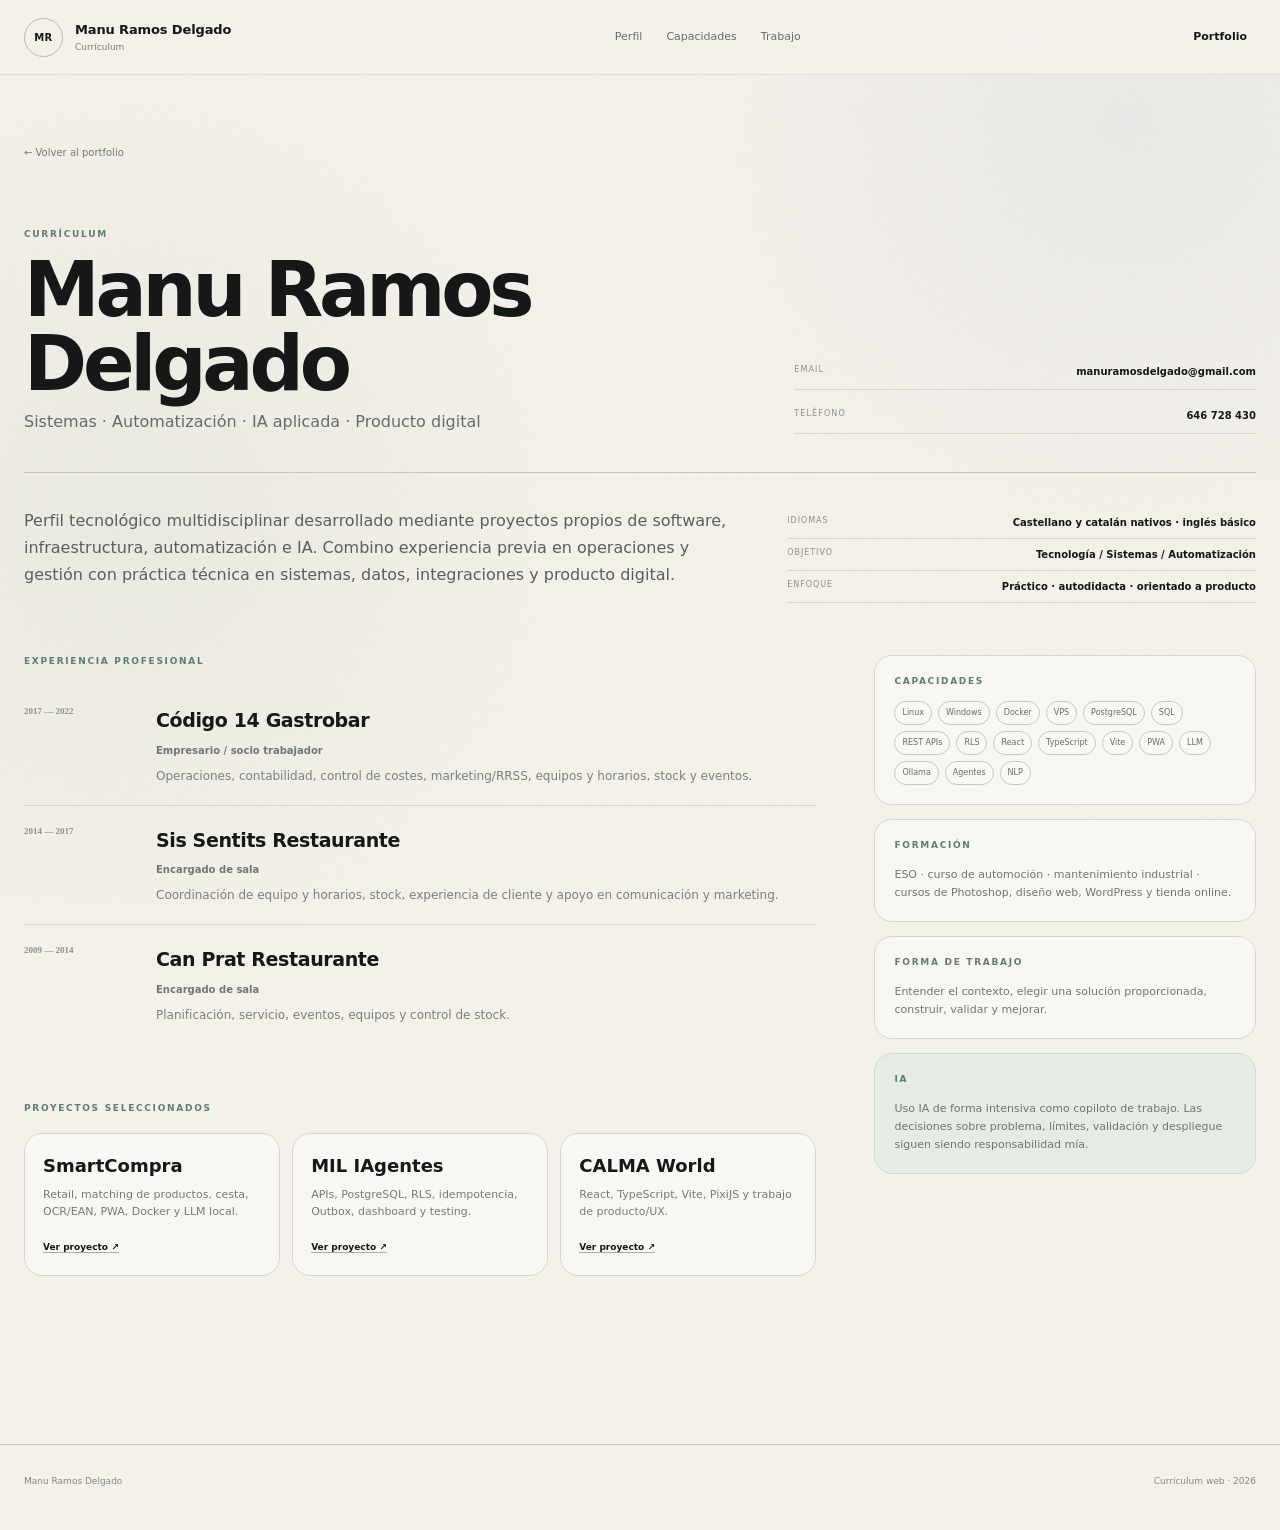
==== commit 3b25ee57: "Replace project case cards with visual capability maps" ====
--- a/cv.html
+++ b/cv.html
@@ -49,7 +49,7 @@
       <p>Perfil tecnológico multidisciplinar desarrollado mediante proyectos propios de software, infraestructura, automatización e IA. Combino experiencia previa en operaciones y gestión con práctica técnica en sistemas, datos, integraciones y producto digital.</p>
       <div class="cv-facts">
         <div><span>Idiomas</span><b>Castellano y catalán nativos · inglés básico</b></div>
-        <div><span>Objetivo</span><b>Organización y Sistemas / IT</b></div>
+        <div><span>Objetivo</span><b>Tecnología / Sistemas / Automatización</b></div>
         <div><span>Enfoque</span><b>Práctico · autodidacta · orientado a producto</b></div>
       </div>
     </section>
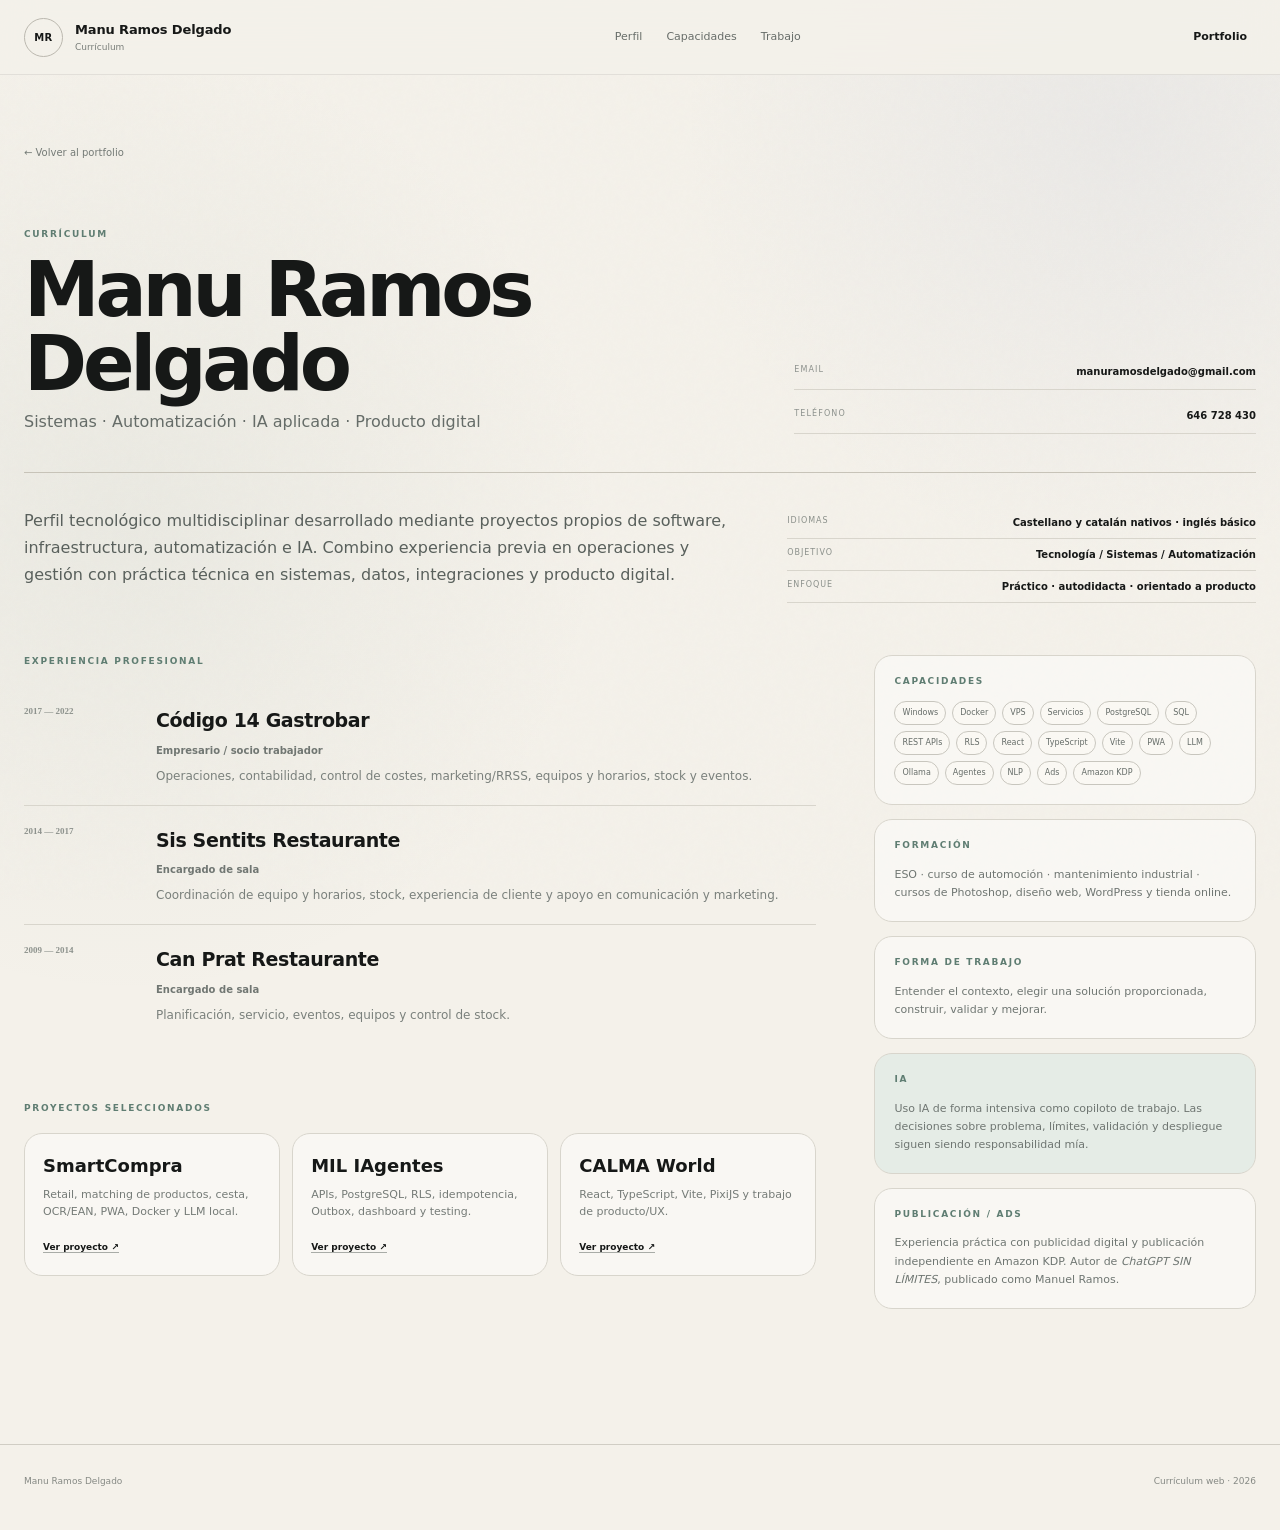
==== commit c7599f0a: "Emphasize applied AI, add Ads KDP and modernize assistant" ====
--- a/cv.html
+++ b/cv.html
@@ -86,10 +86,11 @@
         <section class="cv-card" data-reveal>
           <span class="section-label">CAPACIDADES</span>
           <div class="cv-tags">
-            <span>Linux</span><span>Windows</span><span>Docker</span><span>VPS</span>
+            <span>Windows</span><span>Docker</span><span>VPS</span><span>Servicios</span>
             <span>PostgreSQL</span><span>SQL</span><span>REST APIs</span><span>RLS</span>
             <span>React</span><span>TypeScript</span><span>Vite</span><span>PWA</span>
             <span>LLM</span><span>Ollama</span><span>Agentes</span><span>NLP</span>
+            <span>Ads</span><span>Amazon KDP</span>
           </div>
         </section>
 
@@ -107,6 +108,11 @@
           <span class="section-label">IA</span>
           <p>Uso IA de forma intensiva como copiloto de trabajo. Las decisiones sobre problema, límites, validación y despliegue siguen siendo responsabilidad mía.</p>
         </section>
+
+        <section class="cv-card" data-reveal>
+          <span class="section-label">PUBLICACIÓN / ADS</span>
+          <p>Experiencia práctica con publicidad digital y publicación independiente en Amazon KDP. Autor de <em>ChatGPT SIN LÍMITES</em>, publicado como Manuel Ramos.</p>
+        </section>
       </aside>
     </div>
   </div>
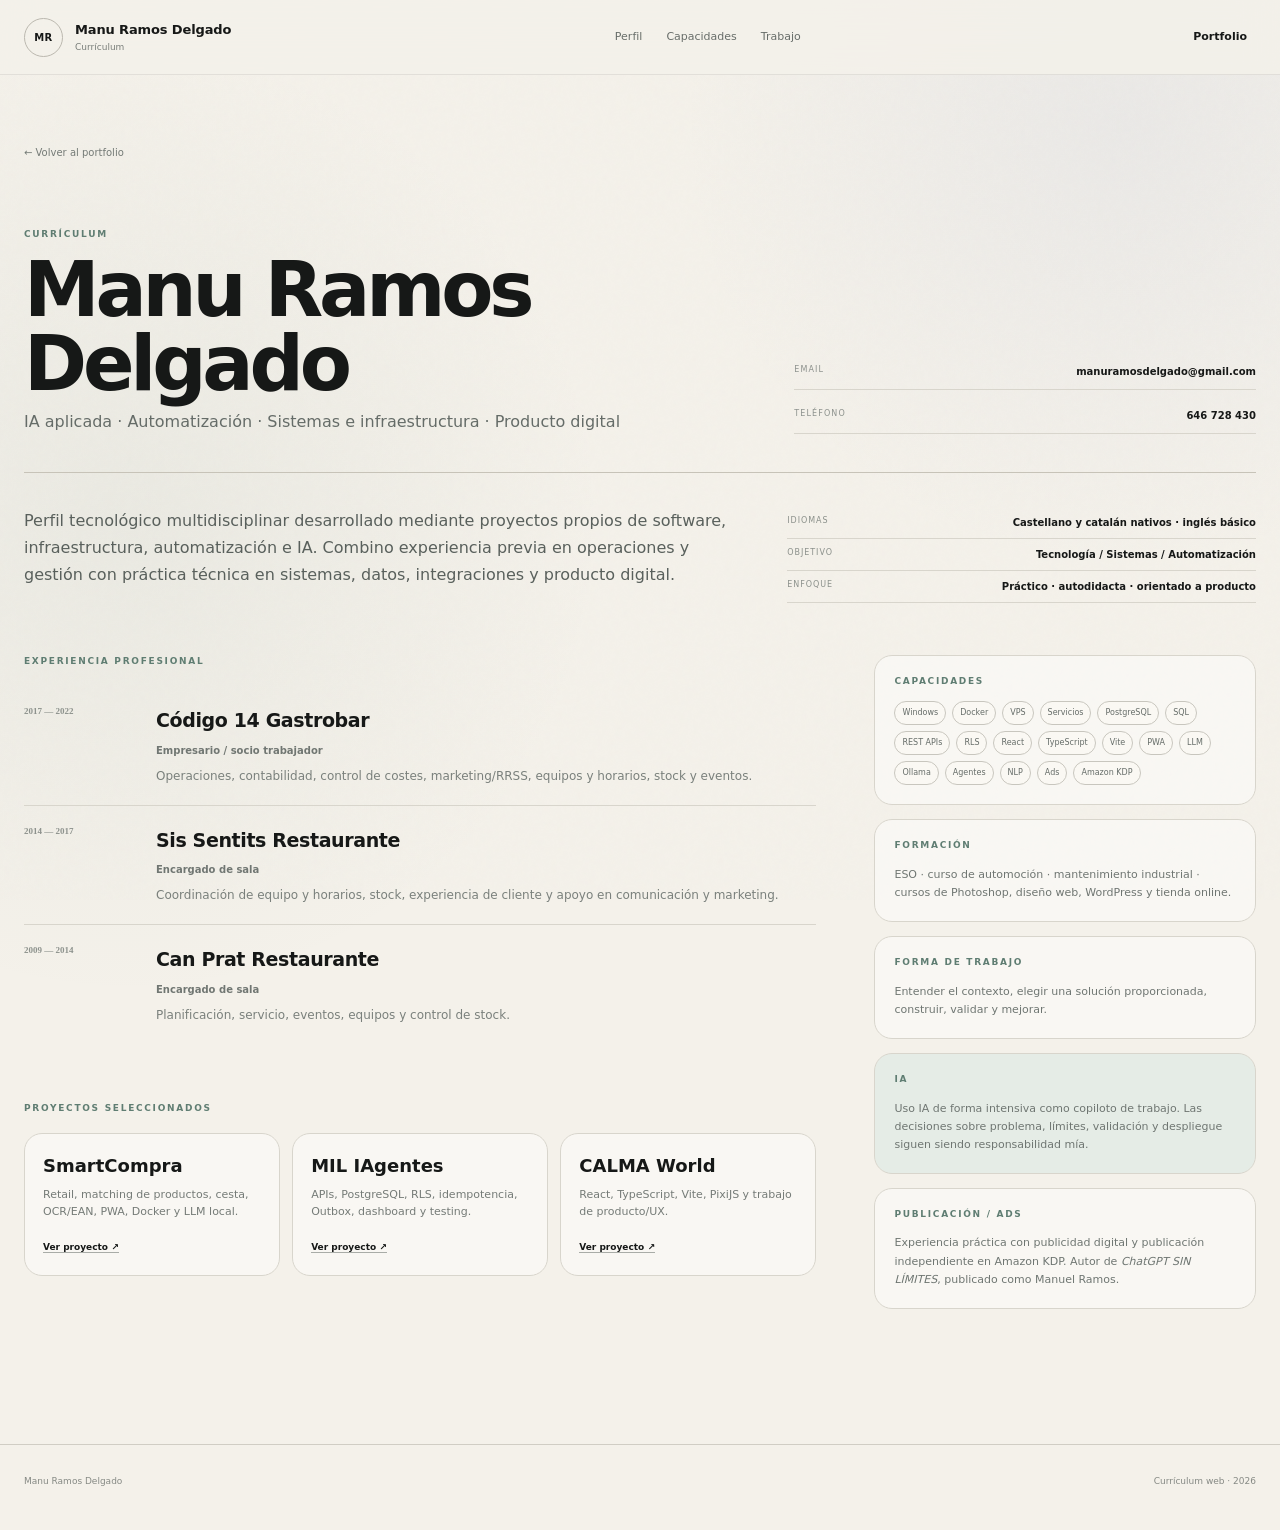
==== commit 4e349866: "Sharpen AI positioning and add recruiter-ready CV" ====
--- a/cv.html
+++ b/cv.html
@@ -6,7 +6,22 @@
 <meta name="description" content="Currículum de Manu Ramos Delgado — sistemas, automatización e IA aplicada.">
 <title>Currículum · Manu Ramos Delgado</title>
 <link rel="icon" href="favicon.svg" type="image/svg+xml">
+<link rel="icon" href="favicon-32.png" sizes="32x32" type="image/png">
+<link rel="apple-touch-icon" href="apple-touch-icon.png">
+<link rel="manifest" href="site.webmanifest">
 <meta name="theme-color" content="#f4f1ea">
+<meta property="og:type" content="website">
+<meta property="og:locale" content="es_ES">
+<meta property="og:title" content="Manu Ramos Delgado — Currículum">
+<meta property="og:description" content="Currículum profesional: sistemas, automatización, IA aplicada y producto digital.">
+<meta property="og:url" content="https://manuramosdelgado.github.io/manu-tech-portfolio/cv.html">
+<meta property="og:image" content="https://manuramosdelgado.github.io/manu-tech-portfolio/assets/share-card.png?v=1">
+<meta property="og:image:width" content="1200">
+<meta property="og:image:height" content="630">
+<meta name="twitter:card" content="summary_large_image">
+<meta name="twitter:title" content="Manu Ramos Delgado — Currículum">
+<meta name="twitter:description" content="Currículum profesional: sistemas, automatización, IA aplicada y producto digital.">
+<meta name="twitter:image" content="https://manuramosdelgado.github.io/manu-tech-portfolio/assets/share-card.png?v=1">
 <link rel="stylesheet" href="styles-v4.css">
 <link rel="stylesheet" href="styles-v4.1.css">
 <link rel="stylesheet" href="cv-v4.css">
@@ -37,7 +52,7 @@
       <div>
         <span class="section-label">CURRÍCULUM</span>
         <h1>Manu Ramos Delgado</h1>
-        <p class="cv-role">Sistemas · Automatización · IA aplicada · Producto digital</p>
+        <p class="cv-role">IA aplicada · Automatización · Sistemas e infraestructura · Producto digital</p>
       </div>
       <div class="cv-contact">
         <a href="mailto:manuramosdelgado@gmail.com"><span>Email</span><b>manuramosdelgado@gmail.com</b></a>
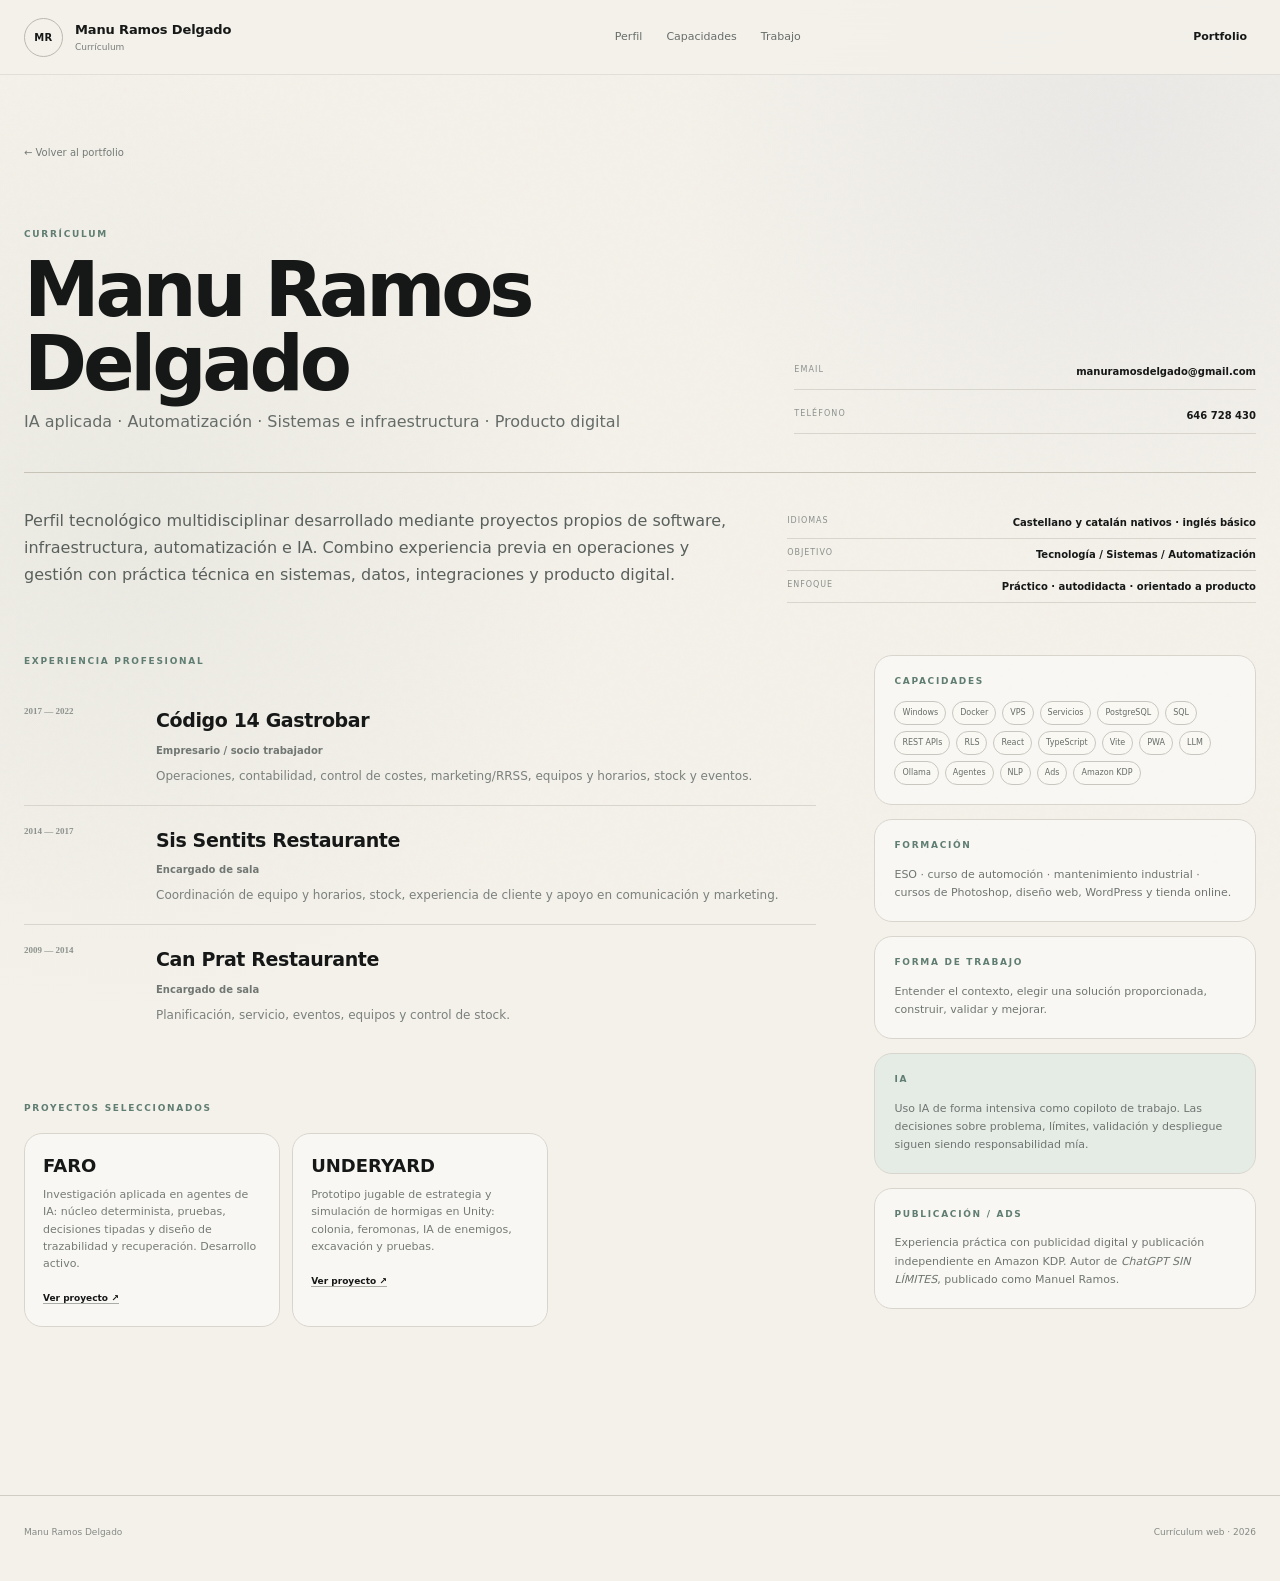
==== commit f0ff75af: "feat(portfolio): showcase FARO and UNDERYARD, retire obsolete cases" ====
--- a/cv.html
+++ b/cv.html
@@ -90,9 +90,8 @@
         <section class="cv-section" data-reveal>
           <span class="section-label">PROYECTOS SELECCIONADOS</span>
           <div class="cv-projects">
-            <article><h3>SmartCompra</h3><p>Retail, matching de productos, cesta, OCR/EAN, PWA, Docker y LLM local.</p><a href="project-smartcompra.html">Ver proyecto ↗</a></article>
-            <article><h3>MIL IAgentes</h3><p>APIs, PostgreSQL, RLS, idempotencia, Outbox, dashboard y testing.</p><a href="project-iagentes.html">Ver proyecto ↗</a></article>
-            <article><h3>CALMA World</h3><p>React, TypeScript, Vite, PixiJS y trabajo de producto/UX.</p><a href="project-calma.html">Ver proyecto ↗</a></article>
+            <article><h3>FARO</h3><p>Investigación aplicada en agentes de IA: núcleo determinista, pruebas, decisiones tipadas y diseño de trazabilidad y recuperación. Desarrollo activo.</p><a href="project-faro.html">Ver proyecto ↗</a></article>
+            <article><h3>UNDERYARD</h3><p>Prototipo jugable de estrategia y simulación de hormigas en Unity: colonia, feromonas, IA de enemigos, excavación y pruebas.</p><a href="project-underyard.html">Ver proyecto ↗</a></article>
           </div>
         </section>
       </div>
